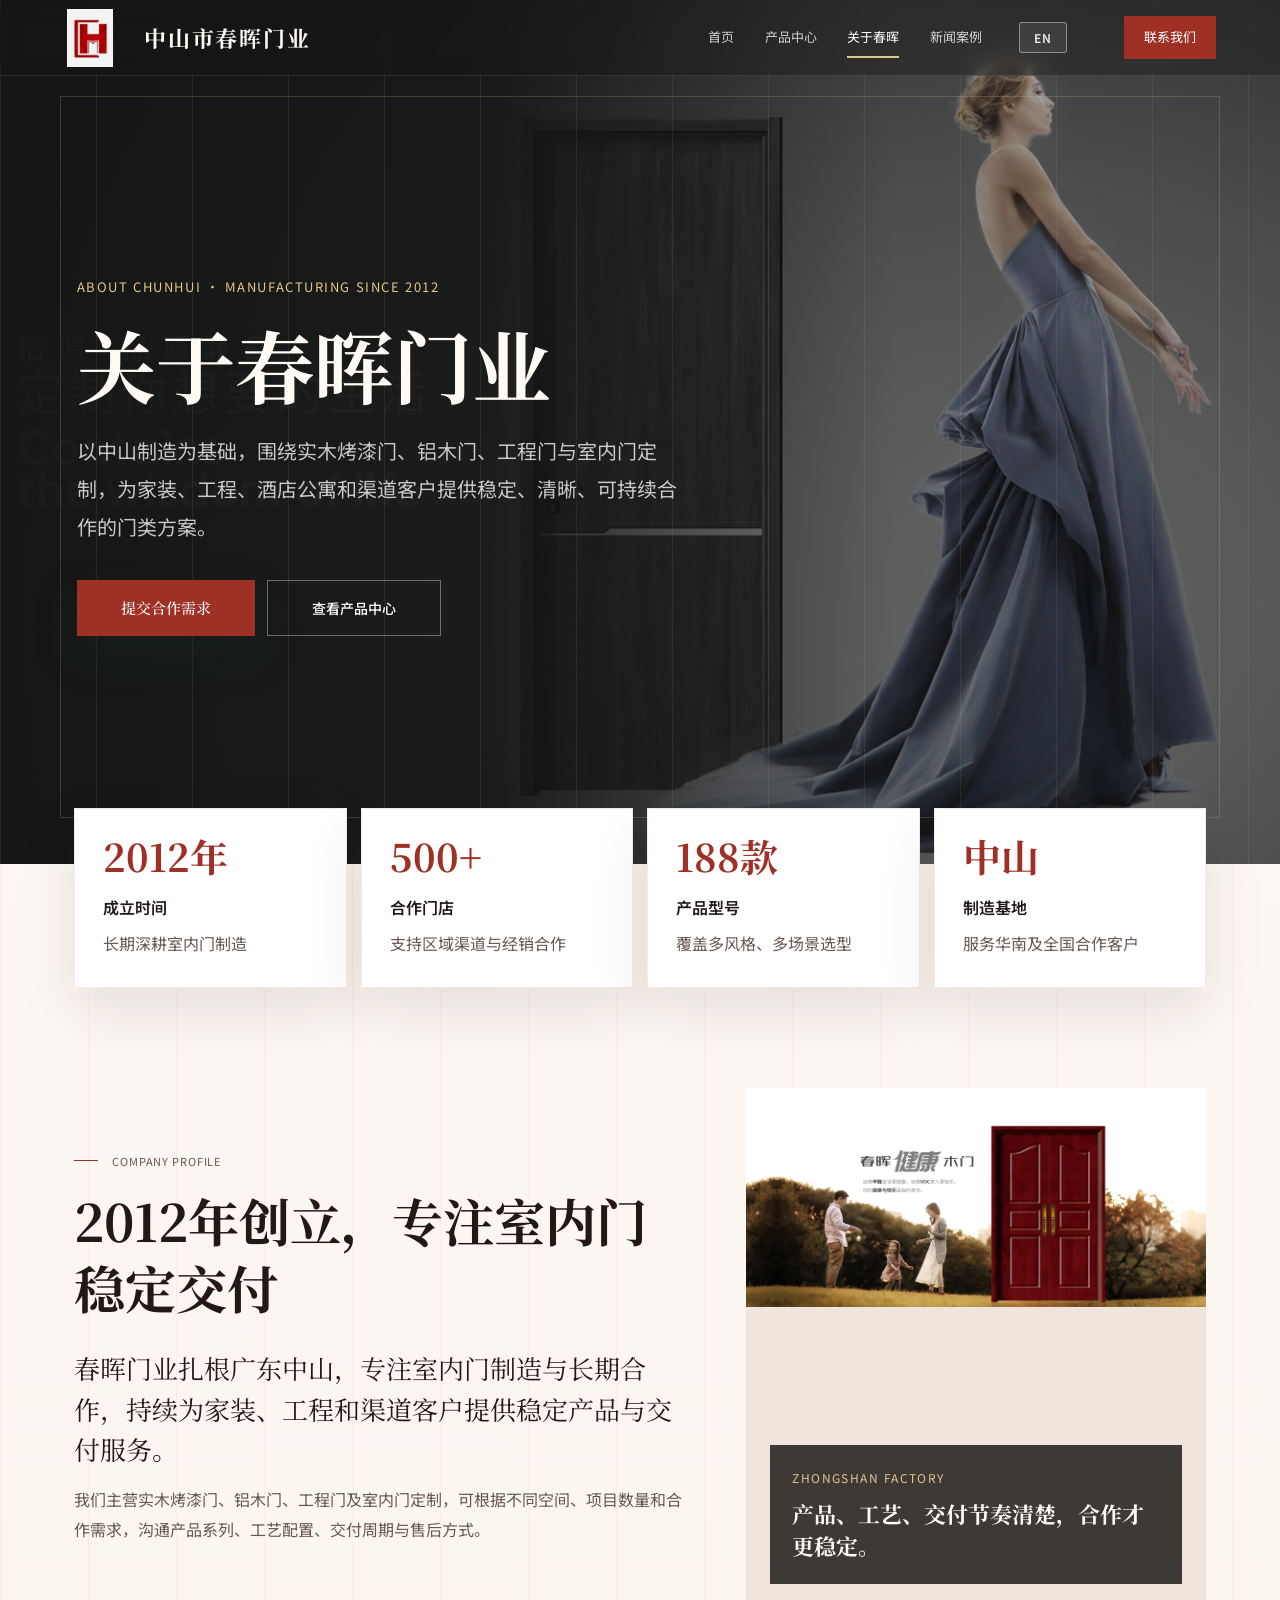
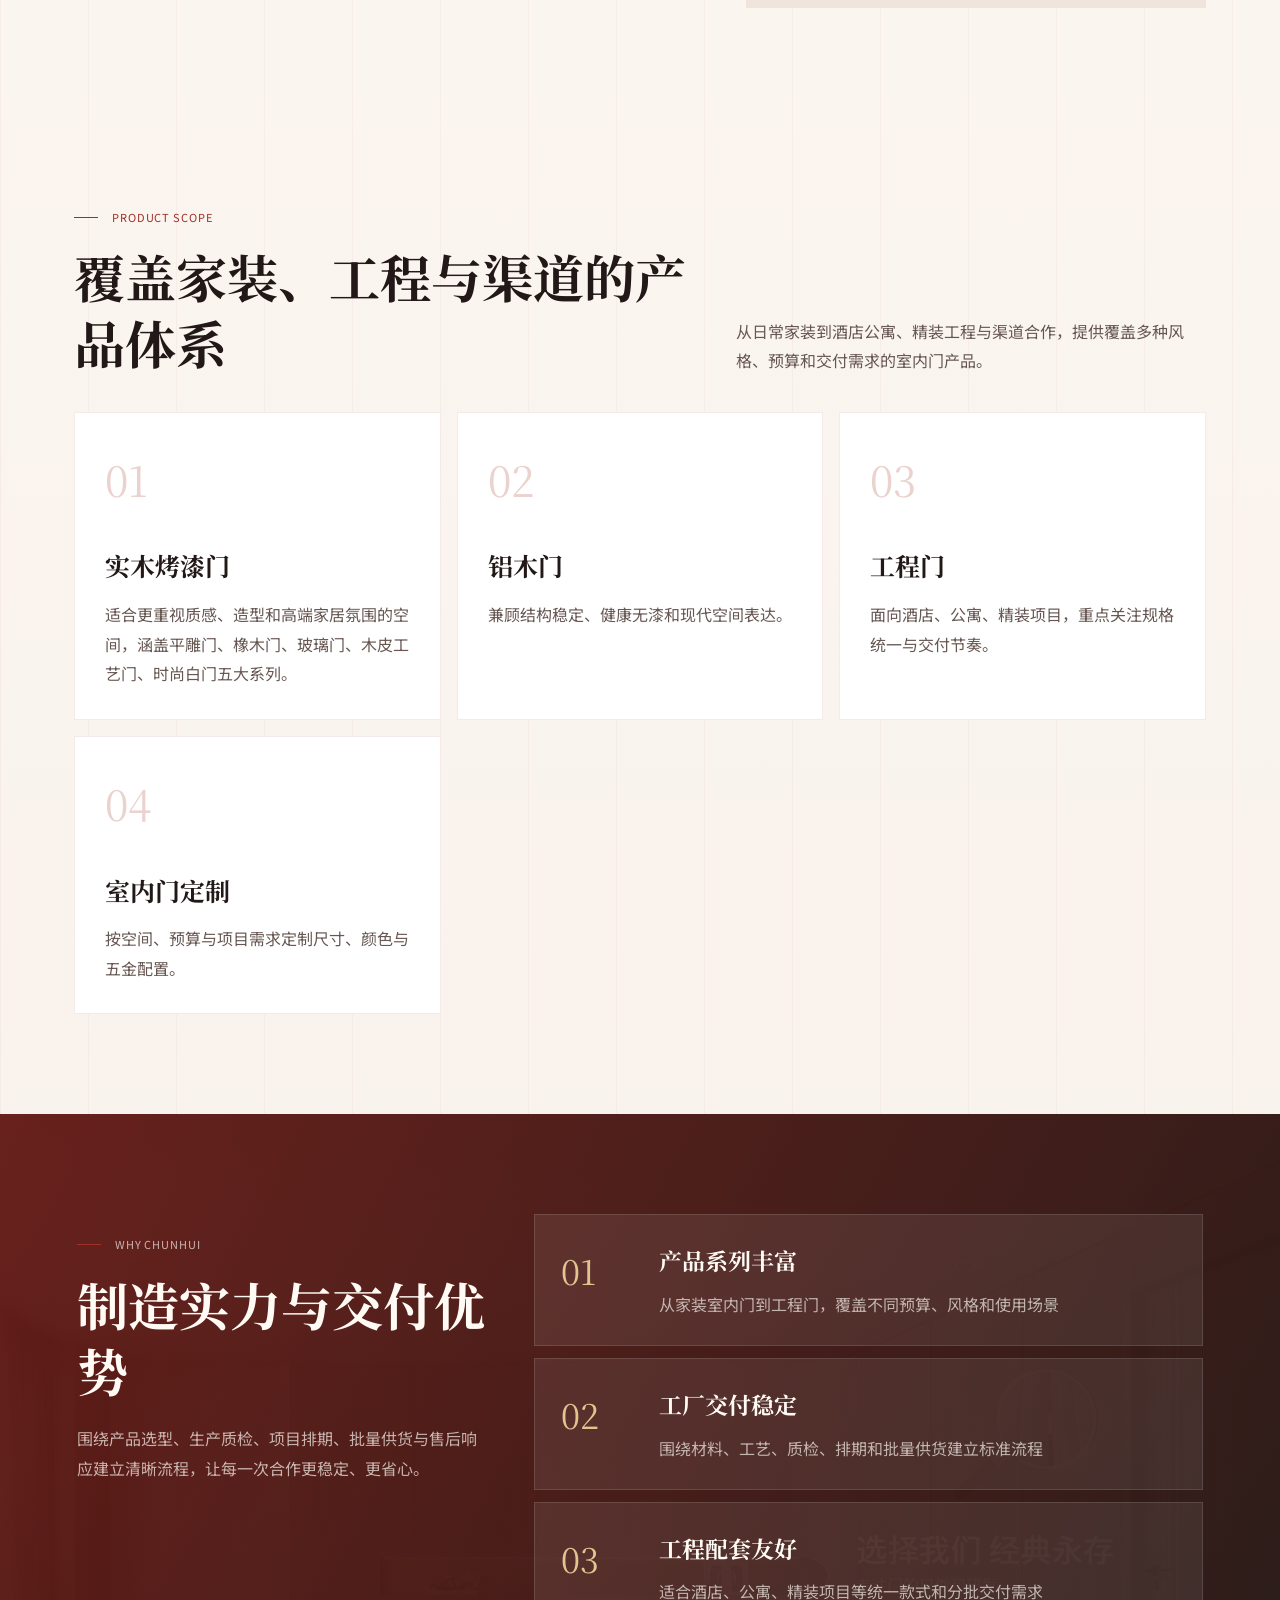
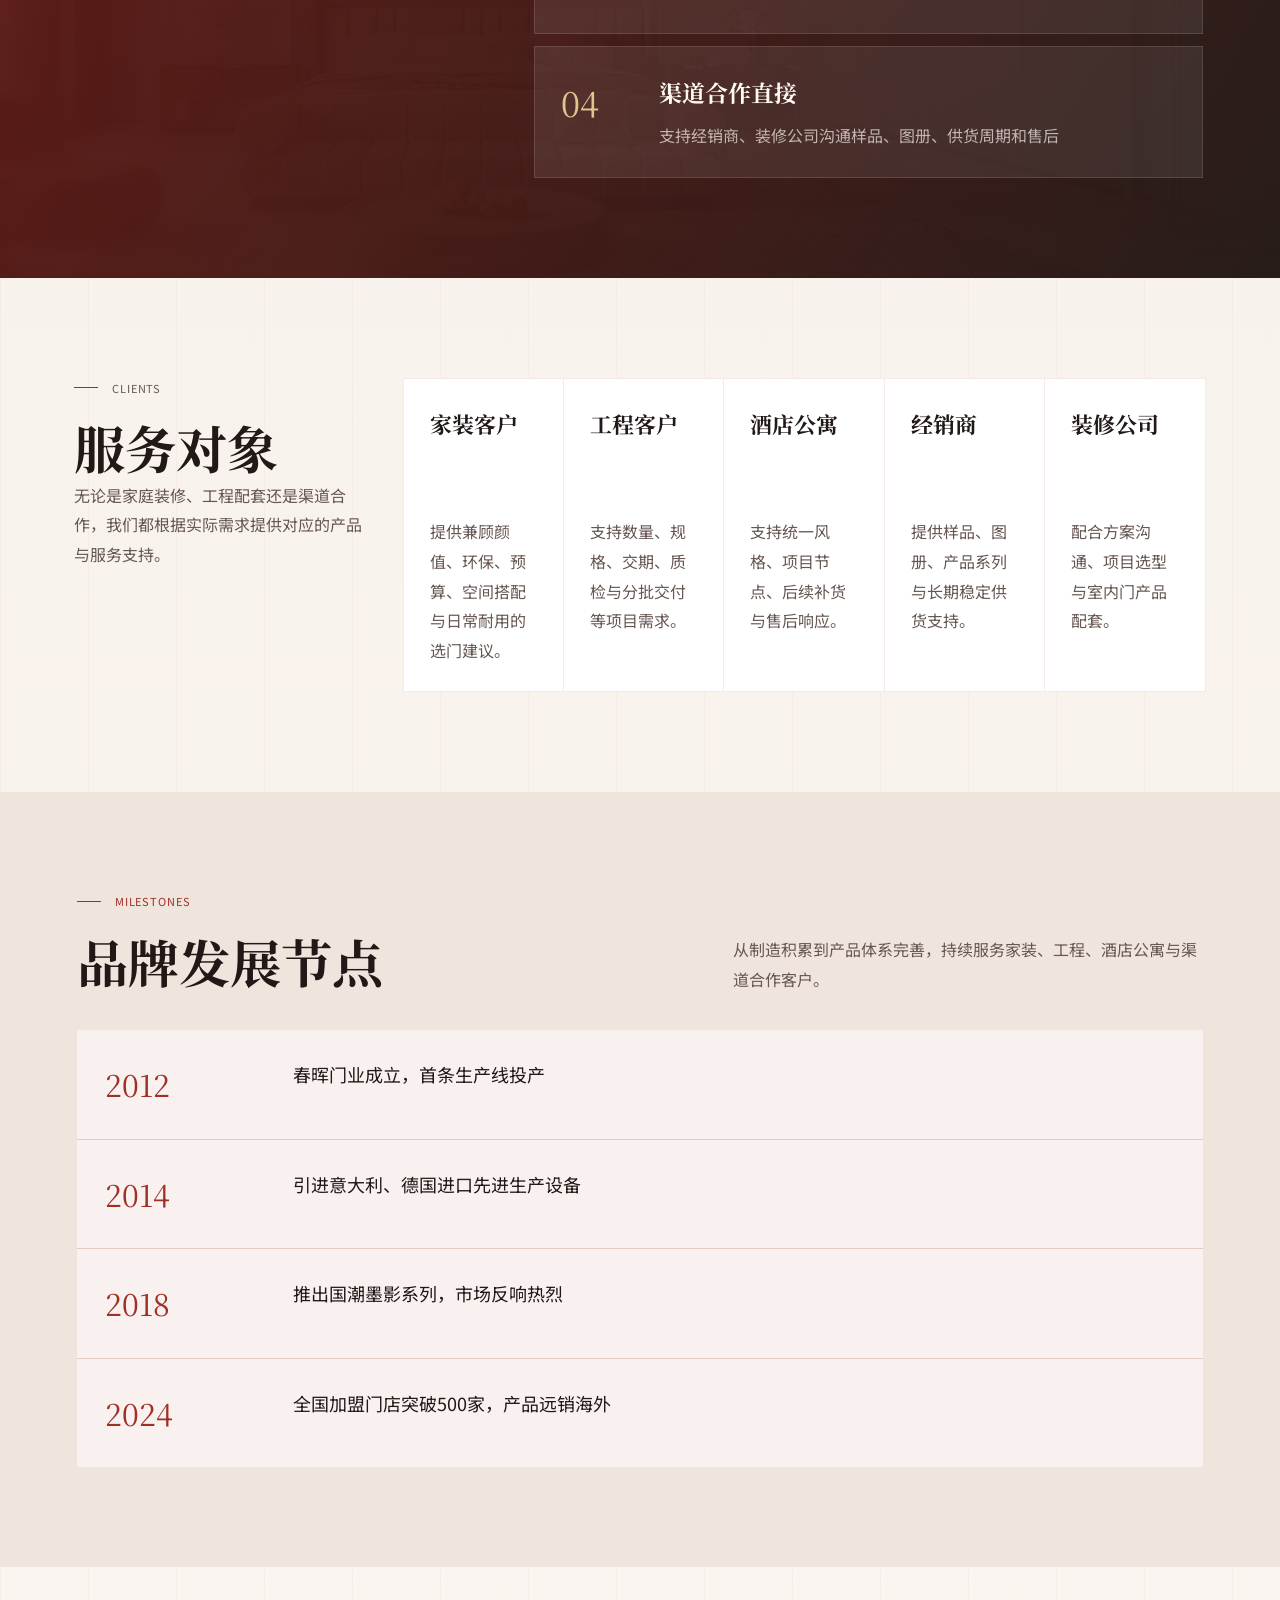
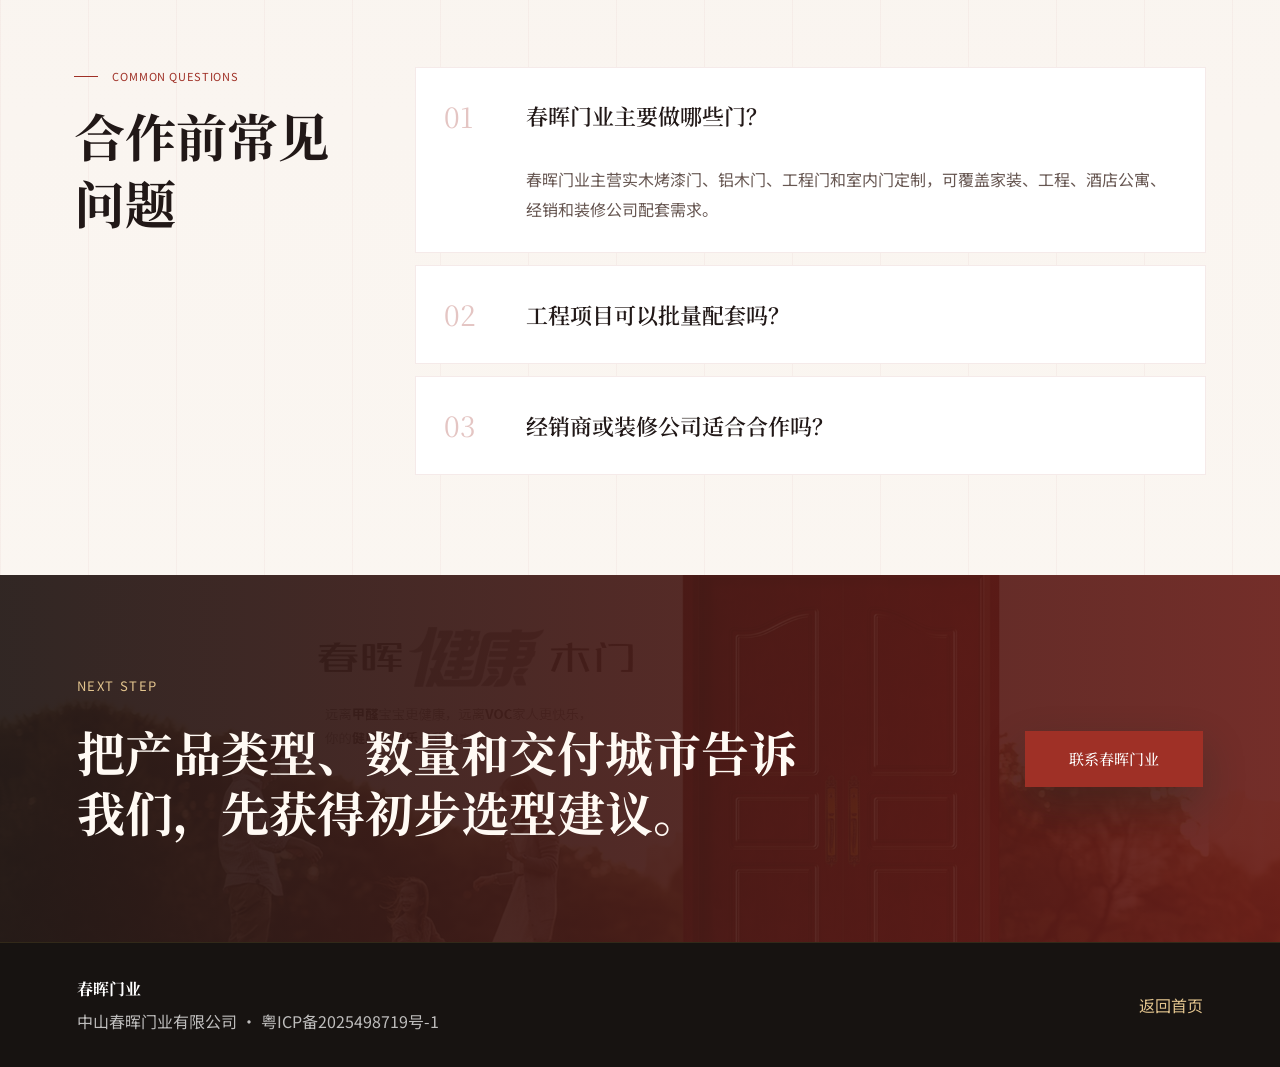
==== guanyuwomen/index.html @ 11ce6c7c "初版" ====
<!DOCTYPE html>
<html lang="zh-CN">
<head>
  <meta charset="UTF-8">
  <meta name="viewport" content="width=device-width, initial-scale=1.0">
  <meta name="description" content="了解中山春晖门业有限公司。春晖门业成立于2012年，专注实木烤漆门、铝木门、工程门与室内门定制，服务家装客户、工程客户、酒店公寓、经销商和装修公司。">
  <meta name="keywords" content="关于春晖门业,中山春晖门业有限公司,春晖门业工厂,实木烤漆门厂家,铝木门厂家,工程门制造商,室内门定制厂家">
  <title>关于我们 — 中山春晖门业有限公司</title>
  <meta http-equiv="Content-Security-Policy" content="script-src 'self' https://udify.app; object-src 'none';">
  <link rel="preconnect" href="https://udify.app">
  <link rel="icon" type="image/png" href="../ziyuan/icons/favicon.png">
  <link rel="stylesheet" href="../ziyuan/style.css">
  <script type="application/ld+json">
  {
    "@context": "https://schema.org",
    "@graph": [
      {
        "@type": "AboutPage",
        "@id": "https://www.chunhuidoors.com/guanyuwomen/#aboutpage",
        "name": "关于中山春晖门业有限公司",
        "url": "https://www.chunhuidoors.com/guanyuwomen/",
        "description": "中山春晖门业有限公司专注实木烤漆门、铝木门、工程门与室内门定制制造，服务家装、工程、酒店公寓、经销商和装修公司。"
      },
      {
        "@type": "Organization",
        "@id": "https://www.chunhuidoors.com/#organization",
        "name": "中山春晖门业有限公司",
        "alternateName": "春晖门业",
        "foundingDate": "2012",
        "url": "https://www.chunhuidoors.com/",
        "logo": "https://www.chunhuidoors.com/ziyuan/images/logo-mark.png",
        "telephone": "0760-8820 3678",
        "email": "7477461@qq.com",
        "address": {
          "@type": "PostalAddress",
          "addressCountry": "CN",
          "addressRegion": "广东省",
          "addressLocality": "中山市",
          "streetAddress": "五桂山镇龙塘工业大道7号"
        },
        "knowsAbout": ["实木烤漆门", "铝木门", "工程门", "室内门定制", "木门制造"]
      },
      {
        "@type": "BreadcrumbList",
        "itemListElement": [
          {
            "@type": "ListItem",
            "position": 1,
            "name": "首页",
            "item": "https://www.chunhuidoors.com/"
          },
          {
            "@type": "ListItem",
            "position": 2,
            "name": "关于我们",
            "item": "https://www.chunhuidoors.com/guanyuwomen/"
          }
        ]
      }
    ]
  }
  </script>
</head>
<body class="about-page">

<header class="about-nav subpage-home-nav">
  <a href="../index.html" class="nav-logo" aria-label="中山春晖门业有限公司">
    <img class="nav-logo-mark" src="../ziyuan/images/logo-mark.png" alt="中山春晖门业有限公司">
    <span class="nav-logo-company">中山市春晖门业</span>
  </a>
  <nav class="nav-links">
    <a href="../index.html">首页</a>
    <a href="../product-center.html">产品中心</a>
    <a href="../guanyuwomen/index.html" class="is-active" aria-current="page">关于春晖</a>
    <a href="../xinwendongtai/index.html">新闻案例</a>
    <a href="../lianxiwomen/index.html" class="nav-cta">联系我们</a>
  </nav>
</header>

<main>
  <section class="about-page-hero">
    <div class="about-page-hero-bg"></div>
    <div class="about-page-hero-inner">
      <p class="contact-kicker">ABOUT CHUNHUI · MANUFACTURING SINCE 2012</p>
      <h1 data-i18n="about.hero.h1">关于春晖门业</h1>
      <p data-i18n="about.hero.p">以中山制造为基础，围绕实木烤漆门、铝木门、工程门与室内门定制，为家装、工程、酒店公寓和渠道客户提供稳定、清晰、可持续合作的门类方案。</p>
      <div class="about-page-hero-actions">
        <a href="../lianxiwomen/index.html" class="btn-red" data-i18n="about.hero.btn1">提交合作需求</a>
        <a href="../product-center.html" class="btn-ghost" data-i18n="about.hero.btn2">查看产品中心</a>
      </div>
    </div>
  </section>

  <section class="about-trust-strip" id="about-trust-strip" aria-label="春晖门业核心数据"></section>

  <section class="about-story-section">
    <div class="about-story-copy">
      <p class="section-eyebrow" data-i18n="about.story.eyebrow">COMPANY PROFILE</p>
      <h2 class="section-title" data-i18n="about.story.h2">2012年创立，专注室内门稳定交付</h2>
      <p class="about-story-lead" data-i18n="about.story.lead">春晖门业扎根广东中山，专注室内门制造与长期合作，持续为家装、工程和渠道客户提供稳定产品与交付服务。</p>
      <p data-i18n="about.story.p">我们主营实木烤漆门、铝木门、工程门及室内门定制，可根据不同空间、项目数量和合作需求，沟通产品系列、工艺配置、交付周期与售后方式。</p>
    </div>
    <div class="about-story-media">
      <img src="../ziyuan/images/banner_02.jpg" alt="春晖门业产品与制造场景">
      <div>
        <span data-i18n="about.story.img.span">ZHONGSHAN FACTORY</span>
        <strong data-i18n="about.story.img.strong">产品、工艺、交付节奏清楚，合作才更稳定。</strong>
      </div>
    </div>
  </section>

  <section class="about-scope-section">
    <div class="about-section-top">
      <div>
        <p class="section-eyebrow" data-i18n="about.scope.eyebrow">PRODUCT SCOPE</p>
        <h2 class="section-title" data-i18n="about.scope.h2">覆盖家装、工程与渠道的产品体系</h2>
      </div>
      <p data-i18n="about.scope.p">从日常家装到酒店公寓、精装工程与渠道合作，提供覆盖多种风格、预算和交付需求的室内门产品。</p>
    </div>
    <div id="about-scope-grid"></div>
  </section>

  <section class="about-manufacturing-section">
    <div class="about-manufacturing-copy">
      <p class="section-eyebrow" data-i18n="about.mfg.eyebrow">WHY CHUNHUI</p>
      <h2 class="section-title" data-i18n="about.mfg.h2">制造实力与交付优势</h2>
      <p data-i18n="about.mfg.p">围绕产品选型、生产质检、项目排期、批量供货与售后响应建立清晰流程，让每一次合作更稳定、更省心。</p>
    </div>
    <div id="about-proof-list"></div>
  </section>

  <section class="about-clients-section">
    <div>
      <p class="section-eyebrow" data-i18n="about.clients.eyebrow">CLIENTS</p>
      <h2 class="section-title" data-i18n="about.clients.h2">服务对象</h2>
      <p data-i18n="about.clients.p">无论是家庭装修、工程配套还是渠道合作，我们都根据实际需求提供对应的产品与服务支持。</p>
    </div>
    <div id="about-client-grid"></div>
  </section>

  <section class="about-timeline-section">
    <div class="about-section-top">
      <div>
        <p class="section-eyebrow" data-i18n="about.timeline.eyebrow">MILESTONES</p>
        <h2 class="section-title" data-i18n="about.timeline.h2">品牌发展节点</h2>
      </div>
      <p data-i18n="about.timeline.p">从制造积累到产品体系完善，持续服务家装、工程、酒店公寓与渠道合作客户。</p>
    </div>
    <div id="about-timeline-list"></div>
  </section>

  <section class="about-answer-section">
    <div>
      <p class="section-eyebrow" data-i18n="about.answers.eyebrow">COMMON QUESTIONS</p>
      <h2 class="section-title" data-i18n="about.answers.h2">合作前常见问题</h2>
    </div>
    <div id="about-answer-list"></div>
  </section>

  <section class="about-page-cta">
    <div>
      <p class="contact-kicker" data-i18n="about.cta.kicker">NEXT STEP</p>
      <h2 data-i18n="about.cta.h2">把产品类型、数量和交付城市告诉我们，先获得初步选型建议。</h2>
    </div>
    <a href="../lianxiwomen/index.html" class="btn-red" data-i18n="about.cta.btn">联系春晖门业</a>
  </section>
</main>

<footer class="contact-footer" id="about-page-footer"></footer>

<script src="../data.js"></script>
<script src="../data-en.js"></script>
<script src="../ziyuan/about-page.js"></script>
<script src="../ziyuan/i18n.js"></script>
<script src="../ziyuan/dify-chatbot.js"></script>
</body>
</html>
---- ziyuan/style.css ----
/* ============================================================
   CHUNHUI_WEB · 春晖门业 — 主样式
   现代制造业品牌官网 / 产品展示与询盘转化
   ============================================================ */

@import url('https://fonts.googleapis.com/css2?family=Noto+Serif+SC:wght@400;600;700;900&family=Noto+Sans+SC:wght@300;400;500&display=swap');

/* ── 设计令牌 ── */
:root {
  --zhu:        #C0392B;
  --zhu-deep:   #8B2318;   /* 深朱 */
  --zhu-light:  #E8705A;   /* 浅朱 */
  --zhu-pale:   #F9EAE8;   /* 朱白 */
  --mu:         #3D2B1A;   /* 乌木深 */
  --mu-mid:     #6B4C30;   /* 木中 */
  --mu-light:   #C4956A;   /* 木浅 */
  --mu-pale:    #F5EDE3;   /* 木白 */
  --jin:        #C8A84B;   /* 金 */
  --jin-light:  #E8D080;   /* 浅金 */
  --ink:        #1A1208;   /* 墨黑 */
  --ink-mid:    #3A2C1A;   /* 墨中 */
  --paper:      #FBF6EF;   /* 宣纸 */
  --paper-dark: #F0E8D8;   /* 深宣纸 */
  --white:      #FFFFFF;
  --text:       #2A1E10;
  --text-sub:   #7A6048;
  --text-muted: #A89070;
  --serif:      'Noto Serif SC', serif;
  --sans:       'Noto Sans SC', sans-serif;
  --ease:       cubic-bezier(0.25, 0.46, 0.45, 0.94);
  --nav-h:      72px;
}

*, *::before, *::after { box-sizing: border-box; margin: 0; padding: 0; }
html { scroll-behavior: smooth; }
body {
  font-family: var(--sans);
  background: var(--paper);
  color: var(--text);
  overflow-x: hidden;
  line-height: 1.75;
}
img { width: 100%; height: 100%; object-fit: cover; display: block; }
a { text-decoration: none; color: inherit; }
ul { list-style: none; }
::-webkit-scrollbar { width: 4px; }
::-webkit-scrollbar-track { background: var(--mu); }
::-webkit-scrollbar-thumb { background: var(--zhu); border-radius: 2px; }

/* ── 中式纹样背景工具类 ── */
.bg-wood {
  background-color: var(--mu);
  background-image:
    repeating-linear-gradient(
      88deg,
      transparent 0px,
      transparent 28px,
      rgba(255,255,255,0.025) 28px,
      rgba(255,255,255,0.025) 30px
    ),
    repeating-linear-gradient(
      2deg,
      transparent 0px,
      transparent 60px,
      rgba(255,255,255,0.015) 60px,
      rgba(255,255,255,0.015) 62px
    );
}
.bg-paper {
  background-color: var(--paper);
  background-image: url("data:image/svg+xml,%3Csvg width='40' height='40' viewBox='0 0 40 40' xmlns='http://www.w3.org/2000/svg'%3E%3Cg fill='%23c4956a' fill-opacity='0.04'%3E%3Cpath d='M0 40L40 0H20L0 20M40 40V20L20 40'/%3E%3C/g%3E%3C/svg%3E");
}

/* ══════════════════════════════════════════
   导航
══════════════════════════════════════════ */
#navbar {
  position: fixed;
  top: 0; left: 0; right: 0;
  z-index: 1000;
  height: var(--nav-h);
  display: flex;
  align-items: center;
  padding: 0 60px;
  transition: background 0.5s var(--ease), box-shadow 0.5s;
}
#navbar.scrolled {
  background: rgba(26, 18, 8, 0.94);
  backdrop-filter: blur(16px);
  -webkit-backdrop-filter: blur(16px);
  box-shadow: 0 1px 0 rgba(200, 168, 75, 0.25);
}
.nav-logo {
  display: flex;
  align-items: center;
  gap: 28px;
  min-width: 360px;
  height: 58px;
}
.nav-logo-mark {
  width: 52px;
  height: 100%;
  object-fit: contain;
  display: block;
  flex: 0 0 auto;
}
.nav-logo-company,
.brand-company {
  color: #fffaf4;
  font-family: var(--serif);
  font-size: 22px;
  font-weight: 700;
  letter-spacing: 0.08em;
  white-space: nowrap;
  line-height: 1;
}
.nav-logo-icon {
  width: 36px; height: 36px;
  border: 1.5px solid var(--jin);
  border-radius: 4px;
  display: flex;
  align-items: center;
  justify-content: center;
  font-family: var(--serif);
  font-size: 18px;
  color: var(--jin);
  font-weight: 700;
  letter-spacing: 0;
}
.nav-logo-text {
  font-family: var(--serif);
  font-size: 20px;
  font-weight: 700;
  color: var(--white);
  letter-spacing: 3px;
}
.nav-logo-text em {
  color: var(--zhu-light);
  font-style: normal;
}
.nav-links {
  display: flex;
  align-items: center;
  gap: 32px;
  margin-left: auto;
}
.nav-links a {
  font-size: 14px;
  color: rgba(255,255,255,0.75);
  letter-spacing: 2px;
  position: relative;
  transition: color 0.3s;
}
.nav-links a::after {
  content: '';
  position: absolute;
  bottom: -5px; left: 50%;
  width: 0; height: 1.5px;
  background: var(--zhu-light);
  transform: translateX(-50%);
  transition: width 0.3s;
}
.nav-links a:hover { color: var(--white); }
.nav-links a:hover::after { width: 100%; }
.nav-links a.is-active,
.nav-links a[aria-current="page"] {
  color: var(--white);
}
.nav-links a.is-active::after,
.nav-links a[aria-current="page"]::after {
  width: 100%;
}
.nav-cta {
  margin-left: 20px;
  padding: 9px 24px;
  background: var(--zhu) !important;
  color: var(--white) !important;
  font-size: 13px !important;
  letter-spacing: 2px !important;
  border-radius: 3px;
  transition: background 0.3s !important;
}
.nav-cta:hover { background: var(--zhu-deep) !important; }
.nav-cta::after { display: none !important; }

.hamburger {
  display: none;
  flex-direction: column;
  gap: 6px;
  cursor: pointer;
  margin-left: auto;
  padding: 4px;
}
.hamburger span { width: 24px; height: 1.5px; background: var(--white); transition: 0.3s; }

/* ══════════════════════════════════════════
   Hero
══════════════════════════════════════════ */
#hero {
  position: relative;
  height: 100vh;
  min-height: 640px;
  display: flex;
  align-items: center;
  justify-content: center;
  overflow: hidden;
  background: var(--ink);
}

/* SVG木纹背景 */
.hero-wood-bg {
  position: absolute;
  inset: 0;
  background-color: #1E1008;
  background-image:
    repeating-linear-gradient(
      87deg,
      transparent 0, transparent 22px,
      rgba(100,60,20,0.18) 22px, rgba(100,60,20,0.18) 24px
    ),
    repeating-linear-gradient(
      3deg,
      transparent 0, transparent 80px,
      rgba(80,40,10,0.12) 80px, rgba(80,40,10,0.12) 82px
    );
  opacity: 1;
}

/* 首屏渐变叠加 */
.hero-red-overlay {
  position: absolute;
  inset: 0;
  background: radial-gradient(ellipse 60% 80% at 50% 50%, rgba(160,40,20,0.22) 0%, transparent 70%);
  z-index: 1;
}

/* 两侧金线装饰 */
.hero-borders {
  position: absolute;
  inset: 0;
  z-index: 2;
  pointer-events: none;
}
.hero-borders::before,
.hero-borders::after {
  content: '';
  position: absolute;
  top: 60px; bottom: 60px;
  width: 1px;
  background: linear-gradient(to bottom, transparent, rgba(200,168,75,0.4), transparent);
}
.hero-borders::before { left: 60px; }
.hero-borders::after { right: 60px; }

/* 顶部横金线 */
.hero-top-line {
  position: absolute;
  top: 60px; left: 60px; right: 60px;
  height: 1px;
  background: linear-gradient(to right, transparent, rgba(200,168,75,0.4), transparent);
  z-index: 2;
}
.hero-bottom-line {
  position: absolute;
  bottom: 60px; left: 60px; right: 60px;
  height: 1px;
  background: linear-gradient(to right, transparent, rgba(200,168,75,0.4), transparent);
  z-index: 2;
}

/* 中式印章装饰 */
.hero-seal {
  position: absolute;
  top: 80px; right: 90px;
  z-index: 3;
  width: 56px; height: 56px;
  border: 2px solid var(--zhu);
  display: flex;
  align-items: center;
  justify-content: center;
  font-family: var(--serif);
  font-size: 11px;
  color: var(--zhu);
  letter-spacing: 1px;
  line-height: 1.4;
  text-align: center;
  writing-mode: vertical-rl;
  padding: 4px;
  opacity: 0;
  animation: fadeIn 1s 1.2s forwards;
}

.hero-content {
  position: relative;
  z-index: 4;
  text-align: center;
  padding: 0 40px;
}

.hero-eyebrow {
  font-size: 11px;
  letter-spacing: 8px;
  color: rgba(200,168,75,0.8);
  margin-bottom: 32px;
  opacity: 0;
  animation: fadeUp 0.8s 0.3s forwards;
}

/* 大标题 — 竖排感横排 */
.hero-title {
  font-family: var(--serif);
  font-size: clamp(52px, 10vw, 108px);
  font-weight: 900;
  color: var(--white);
  line-height: 1.05;
  letter-spacing: 0.15em;
  margin-bottom: 28px;
  opacity: 0;
  animation: fadeUp 1s 0.5s forwards;
}
.hero-title .zhu { color: var(--zhu-light); }
.hero-title .jin { color: var(--jin); }

/* 副标语 */
.hero-divider {
  display: flex;
  align-items: center;
  gap: 16px;
  justify-content: center;
  margin-bottom: 20px;
  opacity: 0;
  animation: fadeUp 0.8s 0.7s forwards;
}
.hero-divider-line {
  width: 60px; height: 1px;
  background: linear-gradient(to right, transparent, rgba(200,168,75,0.6));
}
.hero-divider-line:last-child {
  background: linear-gradient(to left, transparent, rgba(200,168,75,0.6));
}
.hero-divider-dot {
  width: 5px; height: 5px;
  background: var(--jin);
  border-radius: 50%;
}

.hero-sub {
  font-size: 14px;
  color: rgba(255,255,255,0.45);
  letter-spacing: 3px;
  margin-bottom: 52px;
  opacity: 0;
  animation: fadeUp 0.8s 0.9s forwards;
}

.hero-btns {
  display: flex;
  gap: 16px;
  justify-content: center;
  opacity: 0;
  animation: fadeUp 0.8s 1.1s forwards;
}

.btn-red {
  padding: 15px 44px;
  background: var(--zhu);
  color: var(--white);
  font-family: var(--serif);
  font-size: 15px;
  letter-spacing: 3px;
  border-radius: 3px;
  transition: background 0.3s, transform 0.2s, box-shadow 0.3s;
  box-shadow: 0 4px 24px rgba(192,57,43,0.4);
}
.btn-red:hover {
  background: var(--zhu-deep);
  transform: translateY(-2px);
  box-shadow: 0 8px 32px rgba(192,57,43,0.5);
}

.btn-ghost {
  padding: 15px 44px;
  border: 1px solid rgba(200,168,75,0.5);
  color: rgba(200,168,75,0.9);
  font-size: 14px;
  letter-spacing: 3px;
  border-radius: 3px;
  transition: border-color 0.3s, color 0.3s, transform 0.2s;
}
.btn-ghost:hover {
  border-color: var(--jin);
  color: var(--jin);
  transform: translateY(-2px);
}

.scroll-hint {
  position: absolute;
  bottom: 36px; left: 50%;
  transform: translateX(-50%);
  z-index: 4;
  display: flex;
  flex-direction: column;
  align-items: center;
  gap: 10px;
  opacity: 0;
  animation: fadeIn 1s 1.6s forwards;
}
.scroll-hint span {
  font-size: 10px;
  letter-spacing: 4px;
  color: rgba(255,255,255,0.2);
}
.scroll-arrow {
  width: 1px; height: 44px;
  background: linear-gradient(to bottom, rgba(200,168,75,0.6), transparent);
  animation: scrollPulse 2s infinite;
}

/* ══════════════════════════════════════════
   数据统计条
══════════════════════════════════════════ */
#stats {
  background: var(--zhu-deep);
  background-image: repeating-linear-gradient(
    90deg,
    transparent 0, transparent 60px,
    rgba(255,255,255,0.03) 60px, rgba(255,255,255,0.03) 61px
  );
  display: grid;
  grid-template-columns: repeat(4, 1fr);
  border-top: 1px solid rgba(200,168,75,0.3);
  border-bottom: 1px solid rgba(200,168,75,0.3);
}
.stat-item {
  text-align: center;
  padding: 36px 20px;
  border-right: 1px solid rgba(255,255,255,0.08);
  position: relative;
}
.stat-item:last-child { border-right: none; }
.stat-num {
  font-family: var(--serif);
  font-size: 38px;
  font-weight: 700;
  color: var(--jin-light);
  line-height: 1;
  margin-bottom: 8px;
}
.stat-label {
  font-size: 12px;
  color: rgba(255,255,255,0.5);
  letter-spacing: 2px;
}

/* ══════════════════════════════════════════
   Section 公共样式
══════════════════════════════════════════ */
.section { padding: 96px 60px; }
.section-paper { background: var(--paper); }
.section-paper-dark { background: var(--paper-dark); }
.section-wood { background: var(--mu); }
.section-ink { background: var(--ink-mid); }

.section-header { margin-bottom: 60px; }

.section-eyebrow {
  display: flex;
  align-items: center;
  gap: 14px;
  font-size: 11px;
  letter-spacing: 5px;
  color: var(--zhu);
  margin-bottom: 16px;
}
.section-eyebrow::before {
  content: '';
  width: 24px; height: 1px;
  background: var(--zhu);
}

.section-title {
  font-family: var(--serif);
  font-size: clamp(26px, 3.5vw, 42px);
  font-weight: 700;
  color: var(--text);
  line-height: 1.3;
}
.section-wood .section-title,
.section-ink .section-title { color: var(--white); }

.section-title-rule {
  margin-top: 18px;
  display: flex;
  align-items: center;
  gap: 10px;
}
.section-title-rule::before {
  content: '';
  width: 40px; height: 2px;
  background: var(--zhu);
}
.section-title-rule::after {
  content: '';
  width: 6px; height: 6px;
  border: 1.5px solid var(--zhu);
  transform: rotate(45deg);
}

/* ══════════════════════════════════════════
   产品展示
══════════════════════════════════════════ */
#products { background: var(--paper-dark); }

.product-filter {
  display: flex;
  gap: 8px;
  flex-wrap: wrap;
  margin-bottom: 40px;
}
.filter-btn {
  padding: 7px 20px;
  font-size: 13px;
  letter-spacing: 1px;
  border: 1px solid rgba(61,43,26,0.2);
  border-radius: 2px;
  color: var(--text-sub);
  cursor: pointer;
  transition: all 0.25s;
  background: transparent;
  font-family: var(--sans);
}
.filter-btn:hover,
.filter-btn.active {
  background: var(--zhu);
  border-color: var(--zhu);
  color: var(--white);
}

.products-grid {
  display: grid;
  grid-template-columns: repeat(3, 1fr);
  gap: 2px;
}

.product-card {
  position: relative;
  aspect-ratio: 3/4;
  overflow: hidden;
  cursor: pointer;
  background: var(--mu-light);
}

/* 木纹占位 */
.product-placeholder {
  position: absolute;
  inset: 0;
  display: flex;
  align-items: center;
  justify-content: center;
  flex-direction: column;
  gap: 12px;
}
.product-placeholder-icon {
  font-size: 48px;
  opacity: 0.3;
}
.product-placeholder-label {
  font-family: var(--serif);
  font-size: 16px;
  color: rgba(255,255,255,0.4);
  letter-spacing: 2px;
}

.product-card img {
  position: absolute;
  inset: 0;
  transition: transform 0.7s var(--ease);
}
.product-card:hover img { transform: scale(1.06); }

/* 顶部标签 */
.product-badge {
  position: absolute;
  top: 20px; left: 20px;
  z-index: 3;
  padding: 4px 12px;
  background: var(--zhu);
  color: var(--white);
  font-size: 11px;
  letter-spacing: 1px;
  border-radius: 2px;
}

/* 底部信息层 */
.product-info {
  position: absolute;
  bottom: 0; left: 0; right: 0;
  z-index: 3;
  padding: 48px 24px 24px;
  background: linear-gradient(to top, rgba(26,12,4,0.88) 0%, rgba(26,12,4,0.4) 60%, transparent 100%);
  transform: translateY(8px);
  transition: transform 0.4s var(--ease);
}
.product-card:hover .product-info { transform: translateY(0); }

.product-series {
  font-size: 11px;
  letter-spacing: 3px;
  color: var(--jin-light);
  margin-bottom: 6px;
}
.product-name {
  font-family: var(--serif);
  font-size: 20px;
  color: var(--white);
  margin-bottom: 8px;
  letter-spacing: 1px;
}
.product-desc {
  font-size: 12px;
  color: rgba(255,255,255,0.6);
  line-height: 1.7;
  max-height: 0;
  overflow: hidden;
  transition: max-height 0.4s var(--ease);
}
.product-card:hover .product-desc { max-height: 72px; }

.product-price-row {
  display: flex;
  align-items: center;
  justify-content: space-between;
  margin-top: 14px;
}
.product-price {
  font-size: 14px;
  color: var(--jin-light);
  font-weight: 500;
}
.product-enquire {
  font-size: 12px;
  color: rgba(255,255,255,0.5);
  padding: 4px 12px;
  border: 1px solid rgba(255,255,255,0.3);
  border-radius: 2px;
  transition: border-color 0.2s, color 0.2s;
}
.product-card:hover .product-enquire {
  border-color: var(--zhu-light);
  color: var(--zhu-light);
}

/* ══════════════════════════════════════════
   优势板块 CTA
══════════════════════════════════════════ */
#advantages {
  background: var(--zhu-deep);
  background-image: repeating-linear-gradient(
    88deg,
    transparent 0, transparent 40px,
    rgba(255,255,255,0.02) 40px, rgba(255,255,255,0.02) 41px
  );
  padding: 72px 60px;
}
.advantages-grid {
  display: grid;
  grid-template-columns: repeat(4, 1fr);
  gap: 1px;
  background: rgba(255,255,255,0.1);
  border: 1px solid rgba(255,255,255,0.1);
  border-radius: 4px;
  overflow: hidden;
  margin-top: 48px;
}
.advantage-item {
  background: rgba(26,10,4,0.6);
  padding: 36px 28px;
  text-align: center;
  transition: background 0.3s;
}
.advantage-item:hover { background: rgba(192,57,43,0.15); }
.advantage-icon {
  font-size: 32px;
  margin-bottom: 16px;
}
.advantage-title {
  font-family: var(--serif);
  font-size: 16px;
  color: var(--white);
  margin-bottom: 10px;
  letter-spacing: 1px;
}
.advantage-desc {
  font-size: 13px;
  color: rgba(255,255,255,0.45);
  line-height: 1.7;
}

/* ══════════════════════════════════════════
   关于我们
══════════════════════════════════════════ */
#about { background: var(--paper); }
.about-layout {
  display: grid;
  grid-template-columns: 1fr 1fr;
  gap: 80px;
  align-items: start;
}
.about-img-frame {
  position: relative;
}
.about-img-border {
  position: absolute;
  top: -12px; left: -12px;
  right: 12px; bottom: 12px;
  border: 1px solid var(--jin);
  border-radius: 3px;
  z-index: 0;
}
.about-img-wrap {
  position: relative;
  z-index: 1;
  aspect-ratio: 4/5;
  border-radius: 3px;
  overflow: hidden;
  background: var(--mu-light);
}
.about-img-placeholder {
  width: 100%; height: 100%;
  display: flex;
  flex-direction: column;
  align-items: center;
  justify-content: center;
  gap: 16px;
  background: linear-gradient(135deg, var(--mu) 0%, var(--mu-mid) 100%);
}
.about-img-placeholder span {
  font-family: var(--serif);
  font-size: 48px;
  color: rgba(255,255,255,0.15);
  letter-spacing: 8px;
}
.about-img-placeholder small {
  font-size: 12px;
  color: rgba(255,255,255,0.25);
  letter-spacing: 4px;
}

.about-content-body { font-size: 15px; color: var(--text-sub); line-height: 1.95; margin: 24px 0 40px; }

.about-highlights { display: grid; grid-template-columns: 1fr 1fr; gap: 16px; margin-bottom: 48px; }
.highlight-item {
  padding: 20px;
  background: var(--paper-dark);
  border-left: 3px solid var(--zhu);
  border-radius: 0 4px 4px 0;
}
.highlight-icon { font-size: 22px; margin-bottom: 8px; }
.highlight-title { font-size: 14px; font-weight: 500; color: var(--text); margin-bottom: 4px; }
.highlight-desc { font-size: 12px; color: var(--text-muted); line-height: 1.6; }

/* 时间轴 */
.timeline-title {
  font-family: var(--serif);
  font-size: 16px;
  color: var(--text);
  margin-bottom: 20px;
  padding-bottom: 12px;
  border-bottom: 1px solid rgba(61,43,26,0.15);
}
.timeline { display: flex; flex-direction: column; gap: 0; }
.timeline-item {
  display: flex;
  gap: 20px;
  position: relative;
  padding-bottom: 20px;
}
.timeline-item:last-child { padding-bottom: 0; }
.timeline-left { flex-shrink: 0; display: flex; flex-direction: column; align-items: center; }
.timeline-year {
  font-family: var(--serif);
  font-size: 13px;
  font-weight: 600;
  color: var(--zhu);
  width: 48px;
  text-align: center;
  margin-bottom: 6px;
}
.timeline-dot {
  width: 8px; height: 8px;
  border: 1.5px solid var(--zhu);
  border-radius: 50%;
  background: var(--paper);
  flex-shrink: 0;
  margin-top: 2px;
}
.timeline-line {
  flex: 1;
  width: 1px;
  background: rgba(192,57,43,0.2);
  margin-top: 4px;
}
.timeline-item:last-child .timeline-line { display: none; }
.timeline-event {
  font-size: 13px;
  color: var(--text-sub);
  padding-top: 1px;
  line-height: 1.6;
}

/* ══════════════════════════════════════════
   新闻动态
══════════════════════════════════════════ */
#news { background: var(--paper-dark); }
.news-grid {
  display: grid;
  grid-template-columns: 2fr 1fr;
  grid-template-rows: auto auto;
  gap: 2px;
}
.news-card-main { grid-row: 1 / 3; }
.news-card {
  background: var(--paper);
  overflow: hidden;
  display: flex;
  flex-direction: column;
  transition: box-shadow 0.3s;
  cursor: pointer;
}
.news-card:hover { box-shadow: 0 8px 32px rgba(61,43,26,0.12); }
.news-card-img-wrap {
  overflow: hidden;
  background: var(--mu-light);
  flex-shrink: 0;
}
.news-card-main .news-card-img-wrap { aspect-ratio: 16/10; }
.news-card:not(.news-card-main) .news-card-img-wrap { aspect-ratio: 16/8; }

.news-card-img-placeholder {
  width: 100%; height: 100%;
  min-height: 120px;
  display: flex;
  align-items: center;
  justify-content: center;
  font-size: 40px;
  opacity: 0.35;
  background: linear-gradient(135deg, var(--mu-mid) 0%, var(--mu-light) 100%);
}

.news-card-body { padding: 24px; flex: 1; }
.news-card-main .news-card-body { padding: 32px; }

.news-meta { display: flex; align-items: center; gap: 12px; margin-bottom: 12px; }
.news-cat {
  font-size: 11px;
  letter-spacing: 1px;
  color: var(--white);
  background: var(--zhu);
  padding: 2px 10px;
  border-radius: 1px;
}
.news-date { font-size: 12px; color: var(--text-muted); }
.news-title {
  font-family: var(--serif);
  font-size: 18px;
  line-height: 1.5;
  color: var(--text);
  margin-bottom: 10px;
}
.news-card:not(.news-card-main) .news-title { font-size: 15px; }
.news-summary { font-size: 13px; color: var(--text-sub); line-height: 1.75; }
.news-link {
  display: inline-flex;
  align-items: center;
  gap: 6px;
  margin-top: 20px;
  font-size: 13px;
  color: var(--zhu);
  font-weight: 500;
  letter-spacing: 1px;
  transition: gap 0.2s;
}
.news-link:hover { gap: 10px; }

/* ══════════════════════════════════════════
   CTA 预约横幅
══════════════════════════════════════════ */
#cta-banner {
  background: var(--zhu);
  background-image:
    repeating-linear-gradient(
      90deg,
      transparent 0, transparent 60px,
      rgba(255,255,255,0.04) 60px, rgba(255,255,255,0.04) 61px
    );
  padding: 72px 60px;
  text-align: center;
  position: relative;
  overflow: hidden;
}
#cta-banner::before,
#cta-banner::after {
  content: '囍';
  position: absolute;
  font-family: var(--serif);
  font-size: 280px;
  color: rgba(255,255,255,0.03);
  top: 50%; transform: translateY(-50%);
  pointer-events: none;
}
#cta-banner::before { left: -40px; }
#cta-banner::after { right: -40px; }

.cta-title {
  font-family: var(--serif);
  font-size: clamp(28px, 4vw, 44px);
  color: var(--white);
  letter-spacing: 4px;
  margin-bottom: 12px;
}
.cta-sub {
  font-size: 14px;
  color: rgba(255,255,255,0.7);
  letter-spacing: 2px;
  margin-bottom: 40px;
}
.cta-btns { display: flex; gap: 16px; justify-content: center; align-items: center; }
.btn-white {
  padding: 15px 48px;
  background: var(--white);
  color: var(--zhu-deep);
  font-family: var(--serif);
  font-size: 16px;
  letter-spacing: 3px;
  border-radius: 3px;
  font-weight: 700;
  transition: background 0.3s, transform 0.2s;
}
.btn-white:hover { background: var(--paper); transform: translateY(-2px); }
.cta-phone {
  font-family: var(--serif);
  font-size: 22px;
  color: var(--jin-light);
  letter-spacing: 2px;
}
.cta-phone-label {
  font-size: 12px;
  color: rgba(255,255,255,0.5);
  letter-spacing: 2px;
  display: block;
  margin-bottom: 4px;
}

/* ══════════════════════════════════════════
   联系我们
══════════════════════════════════════════ */
#contact {
  background: var(--ink-mid);
  background-image: repeating-linear-gradient(
    87deg,
    transparent 0, transparent 28px,
    rgba(255,255,255,0.02) 28px, rgba(255,255,255,0.02) 29px
  );
  padding: 96px 60px;
}
#contact .section-eyebrow { color: var(--jin); }
#contact .section-eyebrow::before { background: var(--jin); }
#contact .section-title-rule::before { background: var(--jin); }
#contact .section-title-rule::after { border-color: var(--jin); }

.contact-layout {
  display: grid;
  grid-template-columns: 1fr 1fr;
  gap: 80px;
  margin-top: 56px;
}

.contact-items { display: flex; flex-direction: column; gap: 0; }
.contact-item {
  display: flex;
  gap: 20px;
  align-items: flex-start;
  padding: 24px 0;
  border-bottom: 1px solid rgba(255,255,255,0.06);
}
.contact-item:first-child { padding-top: 0; }
.contact-icon-wrap {
  width: 44px; height: 44px;
  background: rgba(192,57,43,0.15);
  border: 1px solid rgba(192,57,43,0.3);
  border-radius: 4px;
  display: flex;
  align-items: center;
  justify-content: center;
  font-size: 18px;
  flex-shrink: 0;
}
.contact-label { font-size: 11px; letter-spacing: 3px; color: rgba(255,255,255,0.3); margin-bottom: 6px; }
.contact-value { font-size: 16px; color: var(--white); }
.contact-value.big { font-family: var(--serif); font-size: 22px; color: var(--jin-light); }

/* 表单 */
.contact-form-title {
  font-family: var(--serif);
  font-size: 20px;
  color: var(--white);
  letter-spacing: 2px;
  margin-bottom: 28px;
  padding-bottom: 16px;
  border-bottom: 1px solid rgba(200,168,75,0.2);
}
.form-group { margin-bottom: 16px; }
.form-label {
  display: block;
  font-size: 11px;
  letter-spacing: 3px;
  color: rgba(255,255,255,0.35);
  margin-bottom: 8px;
}
.form-input,
.form-textarea,
.form-select {
  width: 100%;
  padding: 12px 16px;
  background: rgba(255,255,255,0.05);
  border: 1px solid rgba(255,255,255,0.1);
  border-radius: 3px;
  color: var(--white);
  font-family: var(--sans);
  font-size: 14px;
  outline: none;
  transition: border-color 0.3s;
}
.form-input:focus,
.form-textarea:focus { border-color: var(--zhu); }
.form-input::placeholder, .form-textarea::placeholder { color: rgba(255,255,255,0.2); }
.form-textarea { height: 100px; resize: none; }
.form-row { display: grid; grid-template-columns: 1fr 1fr; gap: 12px; }
.btn-form-submit {
  width: 100%;
  padding: 15px;
  background: var(--zhu);
  color: var(--white);
  font-family: var(--serif);
  font-size: 15px;
  letter-spacing: 4px;
  border: none;
  border-radius: 3px;
  cursor: pointer;
  margin-top: 4px;
  transition: background 0.3s, transform 0.2s;
}
.btn-form-submit:hover { background: var(--zhu-deep); transform: translateY(-1px); }

/* ══════════════════════════════════════════
   页脚
══════════════════════════════════════════ */
footer {
  background: var(--ink);
  padding: 40px 60px;
  border-top: 1px solid rgba(200,168,75,0.15);
}
.footer-inner {
  display: flex;
  align-items: center;
  justify-content: space-between;
  flex-wrap: wrap;
  gap: 16px;
}
.footer-logo {
  font-family: var(--serif);
  font-size: 20px;
  font-weight: 700;
  color: var(--white);
  letter-spacing: 3px;
}
.footer-logo em { color: var(--zhu-light); font-style: normal; }
.footer-copy { font-size: 12px; color: rgba(255,255,255,0.2); letter-spacing: 1px; text-align: center; }
.footer-links { display: flex; gap: 24px; }
.footer-links a { font-size: 12px; color: rgba(255,255,255,0.3); transition: color 0.2s; }
.footer-links a:hover { color: var(--jin); }

/* ══════════════════════════════════════════
   动画
══════════════════════════════════════════ */
@keyframes fadeUp {
  from { opacity: 0; transform: translateY(28px); }
  to   { opacity: 1; transform: translateY(0); }
}
@keyframes fadeIn {
  from { opacity: 0; }
  to   { opacity: 1; }
}
@keyframes scrollPulse {
  0%   { opacity: 0; transform: scaleY(0); transform-origin: top; }
  50%  { opacity: 1; transform: scaleY(1); transform-origin: top; }
  100% { opacity: 0; transform: scaleY(1); transform-origin: bottom; }
}

.reveal {
  opacity: 0;
  transform: translateY(28px);
  transition: opacity 0.7s var(--ease), transform 0.7s var(--ease);
}
.reveal.visible { opacity: 1; transform: translateY(0); }
.reveal-delay-1 { transition-delay: 0.08s; }
.reveal-delay-2 { transition-delay: 0.16s; }
.reveal-delay-3 { transition-delay: 0.24s; }
.reveal-delay-4 { transition-delay: 0.32s; }
.reveal-delay-5 { transition-delay: 0.40s; }
.reveal-delay-6 { transition-delay: 0.48s; }

/* ══════════════════════════════════════════
   移动端菜单
══════════════════════════════════════════ */
.mobile-menu {
  display: none;
  position: fixed;
  inset: 0;
  background: var(--ink);
  z-index: 999;
  flex-direction: column;
  align-items: center;
  justify-content: center;
  gap: 36px;
}
.mobile-menu.open { display: flex; }
.mobile-menu a {
  font-family: var(--serif);
  font-size: 24px;
  color: rgba(255,255,255,0.75);
  letter-spacing: 6px;
  transition: color 0.2s;
}
.mobile-menu a:hover { color: var(--zhu-light); }
.mobile-close {
  position: absolute;
  top: 24px; right: 28px;
  font-size: 24px;
  color: rgba(255,255,255,0.4);
  cursor: pointer;
  line-height: 1;
}

/* ══════════════════════════════════════════
   响应式
══════════════════════════════════════════ */
@media (max-width: 1024px) {
  .products-grid { grid-template-columns: repeat(2, 1fr); }
  .advantages-grid { grid-template-columns: repeat(2, 1fr); }
  .about-layout { grid-template-columns: 1fr; gap: 40px; }
  .about-img-frame { max-width: 480px; }
  .news-grid { grid-template-columns: 1fr; }
  .news-card-main { grid-row: auto; }
  .contact-layout { grid-template-columns: 1fr; gap: 48px; }
  #stats { grid-template-columns: repeat(2, 1fr); }
}
@media (max-width: 768px) {
  :root { --nav-h: 60px; }
  #navbar { padding: 0 24px; }
  .nav-links { display: none; }
  .hamburger { display: flex; }
  .section { padding: 64px 24px; }
  #advantages { padding: 56px 24px; }
  #cta-banner { padding: 56px 24px; }
  #contact { padding: 64px 24px; }
  footer { padding: 32px 24px; }
  .footer-inner { flex-direction: column; text-align: center; }
  .footer-links { justify-content: center; }
  .hero-borders::before { left: 24px; }
  .hero-borders::after { right: 24px; }
  .hero-top-line, .hero-bottom-line { left: 24px; right: 24px; }
  .hero-seal { display: none; }
  .products-grid { grid-template-columns: 1fr; }
  .advantages-grid { grid-template-columns: 1fr; }
  .about-highlights { grid-template-columns: 1fr; }
  .form-row { grid-template-columns: 1fr; }
  .cta-btns { flex-direction: column; }
}

/* ============================================================
   2026 first edition override
   Direction: modern B2B manufacturing, restrained luxury, easy maintenance
   ============================================================ */
:root {
  --zhu: #123D35;
  --zhu-deep: #0D2D27;
  --zhu-light: #2F6B5F;
  --mu: #2B261F;
  --mu-mid: #7A6A58;
  --mu-light: #B79A71;
  --mu-pale: #F3EFE7;
  --jin: #B4A178;
  --jin-light: #D8C89C;
  --ink: #141615;
  --ink-mid: #2C302D;
  --paper: #F7F5EF;
  --paper-dark: #E9E3D8;
  --text: #1C201E;
  --text-sub: #59615C;
  --text-muted: #8A918C;
  --serif: "Noto Serif SC", "Source Han Serif SC", "Songti SC", serif;
  --sans: "Noto Sans SC", "Microsoft YaHei", sans-serif;
  --container: 1180px;
}

body {
  background:
    linear-gradient(90deg, rgba(20,22,21,0.035) 1px, transparent 1px) 0 0 / 72px 72px,
    var(--paper);
  color: var(--text);
}

#navbar {
  height: 76px;
  padding: 0 clamp(22px, 5vw, 72px);
  background: rgba(20, 22, 21, 0.28);
  border-bottom: 1px solid rgba(255,255,255,0.1);
}

#navbar.scrolled {
  background: rgba(247, 245, 239, 0.92);
  box-shadow: 0 12px 40px rgba(20, 22, 21, 0.08);
  border-bottom-color: rgba(28,32,30,0.08);
}

#navbar.scrolled .nav-logo-text,
#navbar.scrolled .nav-logo-company,
#navbar.scrolled .nav-links a {
  color: var(--text);
}

#navbar.scrolled .nav-links a.is-active,
#navbar.scrolled .nav-links a[aria-current="page"] {
  color: var(--zhu);
}

#navbar.scrolled .hamburger span {
  background: var(--text);
}

.nav-logo-icon {
  width: 42px;
  height: 42px;
  border-color: rgba(216,200,156,0.75);
  border-radius: 0;
  color: var(--jin-light);
  background: rgba(20,22,21,0.28);
}

#navbar.scrolled .nav-logo-icon {
  color: var(--zhu);
  border-color: rgba(18,61,53,0.35);
  background: rgba(18,61,53,0.06);
}

.nav-logo-text {
  font-family: var(--sans);
  font-size: 18px;
  letter-spacing: 1px;
  color: #fff;
}

.nav-logo-text em {
  color: inherit;
  font-style: normal;
}

.nav-links {
  gap: clamp(18px, 2.4vw, 34px);
}

.nav-links a {
  font-size: 13px;
  letter-spacing: 0;
  color: rgba(255,255,255,0.78);
}

.nav-links a::after {
  bottom: -9px;
  background: var(--jin-light);
}

.nav-cta {
  border-radius: 0;
  padding: 10px 20px;
  background: var(--zhu) !important;
  letter-spacing: 0 !important;
}

.nav-cta:hover {
  background: var(--zhu-deep) !important;
}

#hero {
  min-height: 720px;
  height: 96vh;
  justify-content: flex-start;
  padding: 120px clamp(24px, 6vw, 88px) 72px;
  background: var(--ink);
}

.hero-wood-bg {
  background:
    linear-gradient(90deg, rgba(20,22,21,0.84) 0%, rgba(20,22,21,0.66) 38%, rgba(20,22,21,0.12) 72%),
    linear-gradient(180deg, rgba(20,22,21,0.1), rgba(20,22,21,0.34)),
    url("images/banner_01.jpg") center / cover no-repeat;
  opacity: 1;
}

.hero-red-overlay {
  background:
    linear-gradient(135deg, rgba(18,61,53,0.44), transparent 46%),
    linear-gradient(0deg, rgba(20,22,21,0.7), transparent 35%);
}

.hero-borders::before,
.hero-borders::after,
.hero-top-line,
.hero-bottom-line {
  background: rgba(216,200,156,0.22);
}

.hero-borders::before,
.hero-borders::after {
  top: 96px;
  bottom: 46px;
}

.hero-top-line {
  top: 96px;
}

.hero-bottom-line {
  bottom: 46px;
}

.hero-seal {
  width: 70px;
  height: 70px;
  top: auto;
  right: clamp(36px, 6vw, 92px);
  bottom: 88px;
  color: rgba(216,200,156,0.78);
  border-color: rgba(216,200,156,0.42);
  writing-mode: horizontal-tb;
  font-family: var(--sans);
  font-weight: 600;
  letter-spacing: 0;
}

.hero-content {
  max-width: 760px;
  text-align: left;
  z-index: 4;
  margin: 0;
}

.hero-eyebrow {
  justify-content: flex-start;
  color: rgba(216,200,156,0.88);
  font-size: 13px;
  letter-spacing: 0.12em;
  margin-bottom: 26px;
}

.hero-eyebrow::before,
.hero-eyebrow::after {
  display: none;
}

.hero-title {
  font-family: var(--serif);
  font-size: clamp(42px, 6.2vw, 84px);
  line-height: 1.08;
  letter-spacing: 0;
  color: #fff;
  text-shadow: none;
  margin-bottom: 26px;
}

.hero-sub {
  max-width: 620px;
  margin: 0;
  color: rgba(255,255,255,0.76);
  font-size: clamp(16px, 1.6vw, 20px);
  line-height: 1.9;
  letter-spacing: 0;
}

.hero-proof {
  display: flex;
  flex-wrap: wrap;
  gap: 10px;
  margin: 28px 0 36px;
}

.hero-proof span {
  padding: 8px 12px;
  color: rgba(255,255,255,0.82);
  border: 1px solid rgba(255,255,255,0.18);
  background: rgba(255,255,255,0.06);
  font-size: 13px;
  backdrop-filter: blur(8px);
}

.hero-btns {
  justify-content: flex-start;
  gap: 12px;
}

.btn-red,
.btn-ghost,
.btn-white,
.btn-form-submit {
  border-radius: 0;
  letter-spacing: 0;
  font-weight: 500;
}

.btn-red {
  background: var(--zhu);
  box-shadow: 0 18px 42px rgba(13,45,39,0.3);
}

.btn-red:hover {
  background: var(--zhu-deep);
}

.btn-ghost {
  border-color: rgba(255,255,255,0.36);
  color: #fff;
}

.scroll-hint {
  bottom: 22px;
  color: rgba(255,255,255,0.58);
  letter-spacing: 0;
}

#stats {
  max-width: var(--container);
  margin: -42px auto 0;
  position: relative;
  z-index: 8;
  background: #fff;
  border: 1px solid rgba(28,32,30,0.08);
  box-shadow: 0 28px 70px rgba(28,32,30,0.12);
}

.stat-item {
  padding: 30px 26px;
  border-right-color: rgba(28,32,30,0.08);
}

.stat-num {
  font-family: var(--serif);
  color: var(--zhu);
}

.stat-label {
  color: var(--text-sub);
  letter-spacing: 0;
}

.section {
  max-width: var(--container);
  padding: 112px 24px;
}

.section-header {
  margin-bottom: 46px;
}

.section-eyebrow {
  color: var(--zhu);
  letter-spacing: 0.08em;
}

.section-eyebrow span {
  background: var(--zhu);
}

.section-title {
  font-family: var(--serif);
  font-size: clamp(32px, 4vw, 52px);
  letter-spacing: 0;
  color: var(--text);
}

.section-title-rule::before {
  background: var(--jin);
}

.product-filter {
  gap: 8px;
}

.filter-btn {
  border-radius: 0;
  border-color: rgba(28,32,30,0.12);
  background: rgba(255,255,255,0.58);
  color: var(--text-sub);
  letter-spacing: 0;
}

.filter-btn.active,
.filter-btn:hover {
  background: var(--zhu);
  color: #fff;
  border-color: var(--zhu);
}

.products-grid {
  gap: 22px;
}

.product-card {
  border-radius: 0;
  background: #fff;
  border: 1px solid rgba(28,32,30,0.08);
  box-shadow: none;
}

.product-card:hover {
  transform: translateY(-8px);
  box-shadow: 0 24px 60px rgba(28,32,30,0.12);
}

.product-placeholder {
  height: 340px;
}

.product-placeholder-icon {
  font-family: var(--serif);
  font-size: 42px;
  color: rgba(255,255,255,0.72);
}

.product-badge {
  top: 16px;
  left: 16px;
  right: auto;
  border-radius: 0;
  background: rgba(20,22,21,0.78);
  color: #fff;
  backdrop-filter: blur(8px);
}

.product-info {
  padding: 24px;
}

.product-series {
  color: var(--zhu);
  letter-spacing: 0.08em;
}

.product-name {
  font-family: var(--serif);
  font-size: 21px;
  color: var(--text);
}

.product-desc {
  color: var(--text-sub);
}

.product-price {
  color: var(--text);
}

.product-enquire {
  color: var(--zhu);
}

.products-more {
  display: flex;
  justify-content: center;
  margin-top: 36px;
}

#advantages {
  padding: 108px clamp(24px, 6vw, 88px);
  background:
    linear-gradient(120deg, rgba(18,61,53,0.95), rgba(20,22,21,0.96)),
    url("images/banner_03.jpg") center / cover no-repeat;
}

.advantages-grid {
  max-width: var(--container);
  gap: 18px;
}

.advantage-item {
  border-radius: 0;
  background: rgba(255,255,255,0.07);
  border-color: rgba(255,255,255,0.13);
  backdrop-filter: blur(10px);
}

.advantage-item:hover {
  background: rgba(255,255,255,0.1);
}

.advantage-icon {
  font-family: var(--serif);
  font-size: 28px;
  color: var(--jin-light);
}

.advantage-title {
  font-family: var(--serif);
  color: #fff;
}

.advantage-desc {
  color: rgba(255,255,255,0.68);
}

.about-layout {
  gap: 64px;
}

.about-img-frame {
  border-radius: 0;
}

.about-img-border {
  border-color: rgba(18,61,53,0.2);
  border-radius: 0;
}

.about-img-wrap {
  border-radius: 0;
  box-shadow: 0 28px 60px rgba(28,32,30,0.12);
}

.about-img-placeholder {
  background: linear-gradient(135deg, rgba(18,61,53,0.18), rgba(183,154,113,0.18));
}

.about-content-body {
  color: var(--text-sub);
}

.about-intro {
  margin: 24px 0 22px;
}

.about-lead {
  max-width: 680px;
  font-family: var(--serif);
  font-size: clamp(20px, 2.3vw, 28px);
  line-height: 1.55;
  color: var(--text);
}

.about-content-body {
  max-width: 680px;
  margin: 14px 0 0;
  font-size: 15px;
  line-height: 1.9;
}

.about-tags,
.about-clients {
  display: flex;
  flex-wrap: wrap;
  gap: 8px;
}

.about-tags {
  margin-bottom: 16px;
}

.about-tags span,
.about-clients em {
  display: inline-flex;
  align-items: center;
  min-height: 32px;
  padding: 6px 12px;
  border: 1px solid rgba(28,32,30,0.1);
  background: rgba(255,255,255,0.56);
  color: var(--text);
  font-size: 13px;
  font-style: normal;
  line-height: 1.2;
}

.about-clients {
  align-items: center;
  margin-bottom: 24px;
  color: var(--text-muted);
  font-size: 13px;
}

.about-clients > span {
  margin-right: 4px;
  color: var(--zhu);
  font-weight: 500;
}

.about-facts {
  display: grid;
  grid-template-columns: repeat(3, 1fr);
  gap: 1px;
  margin-bottom: 22px;
  background: rgba(28,32,30,0.1);
  border: 1px solid rgba(28,32,30,0.1);
}

.about-fact {
  min-height: 120px;
  padding: 18px 18px 16px;
  background: #fff;
}

.about-fact strong {
  display: block;
  margin-bottom: 4px;
  font-family: var(--serif);
  font-size: 26px;
  line-height: 1.1;
  color: var(--zhu);
}

.about-fact span {
  display: block;
  margin-bottom: 6px;
  font-size: 13px;
  color: var(--text);
}

.about-fact small {
  display: block;
  color: var(--text-muted);
  font-size: 12px;
  line-height: 1.6;
}

.highlight-item {
  border-radius: 0;
  background: #fff;
  border: 1px solid rgba(28,32,30,0.08);
}

.highlight-icon {
  width: 38px;
  height: 38px;
  border-radius: 0;
  background: rgba(18,61,53,0.08);
  color: var(--zhu);
  font-family: var(--serif);
  font-size: 16px;
}

.highlight-title,
.timeline-title,
.timeline-year {
  color: var(--text);
}

.timeline-dot {
  background: var(--zhu);
}

.timeline-line {
  background: rgba(18,61,53,0.14);
}

.about-proof {
  display: flex;
  align-items: stretch;
  justify-content: space-between;
  gap: 24px;
  padding: 24px;
  border: 1px solid rgba(18,61,53,0.18);
  background:
    linear-gradient(135deg, rgba(18,61,53,0.08), rgba(180,161,120,0.12)),
    #fff;
}

.about-proof-title {
  margin-bottom: 12px;
  font-family: var(--serif);
  font-size: 18px;
  color: var(--text);
}

.about-proof ul {
  display: grid;
  gap: 8px;
}

.about-proof li {
  position: relative;
  padding-left: 18px;
  color: var(--text-sub);
  font-size: 14px;
  line-height: 1.7;
}

.about-proof li::before {
  content: "";
  position: absolute;
  left: 0;
  top: 0.78em;
  width: 6px;
  height: 6px;
  background: var(--zhu);
}

.about-proof-cta {
  align-self: center;
  flex: 0 0 auto;
  min-width: 172px;
  padding: 13px 18px;
  background: var(--zhu);
  color: #fff;
  text-align: center;
  font-size: 14px;
  transition: background 0.25s var(--ease), transform 0.25s var(--ease);
}

.about-proof-cta:hover {
  background: var(--zhu-deep);
  transform: translateY(-2px);
}

.news-grid {
  gap: 20px;
}

.news-card {
  border-radius: 0;
  border: 1px solid rgba(28,32,30,0.08);
  box-shadow: none;
}

.news-card:hover {
  box-shadow: 0 22px 54px rgba(28,32,30,0.1);
}

.news-cat,
.news-link {
  color: var(--zhu);
}

.news-title {
  font-family: var(--serif);
  color: var(--text);
}

#cta-banner {
  background:
    linear-gradient(90deg, rgba(20,22,21,0.93), rgba(18,61,53,0.9)),
    url("images/banner_02.jpg") center / cover no-repeat;
}

.cta-title {
  font-family: var(--serif);
  letter-spacing: 0;
}

.btn-white {
  color: var(--zhu);
}

.cta-phone {
  color: var(--jin-light);
}

#contact {
  background: #fff;
}

.contact-layout {
  max-width: var(--container);
}

.contact-item {
  border-radius: 0;
  border-color: rgba(28,32,30,0.08);
  background: var(--paper);
}

.contact-icon-wrap {
  border-radius: 0;
  background: var(--zhu);
  color: #fff;
  font-size: 11px;
  letter-spacing: 0;
}

.contact-label {
  color: var(--text-muted);
}

.contact-value {
  color: var(--text);
}

.contact-form-title {
  font-family: var(--serif);
  color: var(--text);
}

.form-input,
.form-textarea,
.form-select {
  border-radius: 0;
  border-color: rgba(28,32,30,0.14);
  background: #fff;
}

.form-input:focus,
.form-textarea:focus,
.form-select:focus {
  border-color: var(--zhu);
  box-shadow: 0 0 0 3px rgba(18,61,53,0.08);
}

.btn-form-submit {
  background: var(--zhu);
}

.btn-form-submit:hover {
  background: var(--zhu-deep);
}

footer {
  background: var(--ink);
}

.footer-logo {
  font-family: var(--serif);
}

.footer-logo em {
  color: var(--jin-light);
}

.mobile-menu {
  background: rgba(20,22,21,0.98);
}

.mobile-menu a {
  font-family: var(--serif);
  letter-spacing: 0;
}

.section-wide {
  max-width: none;
  padding-left: clamp(22px, 6vw, 88px);
  padding-right: clamp(22px, 6vw, 88px);
}

#solutions {
  padding-top: 96px;
  padding-bottom: 96px;
}

#solutions-content {
  max-width: var(--container);
  margin: 0 auto;
}

.solutions-head {
  display: grid;
  grid-template-columns: minmax(0, 0.95fr) minmax(280px, 0.65fr);
  gap: 42px;
  align-items: end;
  margin-bottom: 34px;
}

.solutions-sub {
  color: var(--text-sub);
  line-height: 1.9;
  font-size: 16px;
}

.solutions-grid {
  display: grid;
  grid-template-columns: repeat(3, 1fr);
  border: 1px solid rgba(28,32,30,0.1);
  background: #fff;
}

.solution-card {
  min-height: 360px;
  padding: 34px;
  border-right: 1px solid rgba(28,32,30,0.1);
  color: var(--text);
  position: relative;
  overflow: hidden;
  transition: background 0.35s var(--ease), transform 0.35s var(--ease);
}

.solution-card:last-child {
  border-right: 0;
}

.solution-card::after {
  content: "";
  position: absolute;
  left: 34px;
  right: 34px;
  bottom: 0;
  height: 3px;
  background: var(--zhu);
  transform: scaleX(0);
  transform-origin: left;
  transition: transform 0.35s var(--ease);
}

.solution-card:hover {
  background: var(--mu-pale);
  transform: translateY(-4px);
}

.solution-card:hover::after {
  transform: scaleX(1);
}

.solution-index {
  font-family: var(--serif);
  font-size: 48px;
  line-height: 1;
  color: rgba(18,61,53,0.15);
  margin-bottom: 28px;
}

.solution-audience {
  display: inline-flex;
  padding: 6px 10px;
  background: rgba(18,61,53,0.08);
  color: var(--zhu);
  font-size: 13px;
  margin-bottom: 18px;
}

.solution-card h3 {
  font-family: var(--serif);
  font-size: 24px;
  line-height: 1.35;
  margin-bottom: 14px;
}

.solution-card p {
  color: var(--text-sub);
  line-height: 1.85;
  min-height: 104px;
}

.solution-points {
  display: flex;
  flex-wrap: wrap;
  gap: 8px;
  margin-top: 22px;
}

.solution-points span {
  font-size: 12px;
  color: var(--text-sub);
  border: 1px solid rgba(28,32,30,0.12);
  padding: 5px 8px;
}

.solution-cta {
  margin-top: 26px;
  color: var(--zhu);
  font-weight: 600;
}

#process {
  max-width: var(--container);
}

#process-grid {
  display: grid;
  grid-template-columns: repeat(5, 1fr);
  border-top: 1px solid rgba(28,32,30,0.12);
  border-left: 1px solid rgba(28,32,30,0.12);
  background: rgba(255,255,255,0.62);
}

.process-item {
  min-height: 260px;
  padding: 30px 24px;
  border-right: 1px solid rgba(28,32,30,0.12);
  border-bottom: 1px solid rgba(28,32,30,0.12);
}

.process-step {
  font-family: var(--serif);
  font-size: 44px;
  color: rgba(18,61,53,0.2);
  margin-bottom: 44px;
}

.process-body h3 {
  font-family: var(--serif);
  color: var(--text);
  font-size: 21px;
  margin-bottom: 12px;
}

.process-body p {
  color: var(--text-sub);
  line-height: 1.8;
  font-size: 14px;
}

#faq {
  background:
    linear-gradient(90deg, rgba(18,61,53,0.06) 1px, transparent 1px) 0 0 / 80px 80px,
    var(--paper-dark);
}

.faq-layout {
  max-width: var(--container);
  margin: 0 auto;
  display: grid;
  grid-template-columns: minmax(260px, 0.72fr) minmax(0, 1fr);
  gap: 58px;
  align-items: start;
}

.faq-intro {
  color: var(--text-sub);
  line-height: 1.9;
  margin-top: 18px;
}

#faq-list {
  display: grid;
  gap: 12px;
}

.faq-item {
  background: rgba(255,255,255,0.78);
  border: 1px solid rgba(28,32,30,0.1);
  padding: 0 24px;
}

.faq-item summary {
  cursor: pointer;
  list-style: none;
  padding: 22px 34px 22px 0;
  color: var(--text);
  font-family: var(--serif);
  font-size: 19px;
  position: relative;
}

.faq-item summary::-webkit-details-marker {
  display: none;
}

.faq-item summary::after {
  content: "+";
  position: absolute;
  right: 0;
  top: 20px;
  color: var(--zhu);
  font-family: var(--sans);
  font-size: 22px;
}

.faq-item[open] summary::after {
  content: "-";
}

.faq-item p {
  color: var(--text-sub);
  line-height: 1.9;
  padding: 0 0 24px;
  border-top: 1px solid rgba(28,32,30,0.08);
}

@media (max-width: 1024px) {
  #hero {
    height: auto;
    min-height: 760px;
    padding-top: 128px;
  }

  .hero-wood-bg {
    background:
      linear-gradient(90deg, rgba(20,22,21,0.88), rgba(20,22,21,0.56)),
      url("images/banner_01.jpg") 60% center / cover no-repeat;
  }

  .solutions-head {
    grid-template-columns: 1fr;
  }

  .solutions-grid {
    grid-template-columns: 1fr;
  }

  .solution-card {
    min-height: auto;
    border-right: 0;
    border-bottom: 1px solid rgba(28,32,30,0.1);
  }

  .solution-card:last-child {
    border-bottom: 0;
  }

  .solution-card p {
    min-height: 0;
  }

  #process-grid {
    grid-template-columns: repeat(2, 1fr);
  }

  .faq-layout {
    grid-template-columns: 1fr;
  }
}

@media (max-width: 768px) {
  #navbar {
    height: 64px;
    padding: 0 20px;
  }

  .nav-logo {
    gap: 14px;
    min-width: 0;
    height: 44px;
  }

  .nav-logo-mark {
    width: 42px;
  }

  .nav-logo-company,
  .brand-company {
    font-size: 18px;
    letter-spacing: 0.03em;
  }

  .nav-logo-icon {
    width: 36px;
    height: 36px;
  }

  .nav-logo-text {
    font-size: 16px;
  }

  #hero {
    min-height: 700px;
    padding: 104px 24px 84px;
  }

  .hero-wood-bg {
    background:
      linear-gradient(180deg, rgba(20,22,21,0.88) 0%, rgba(20,22,21,0.68) 58%, rgba(20,22,21,0.86) 100%),
      url("images/banner_01.jpg") 60% center / cover no-repeat;
  }

  .hero-content {
    max-width: 100%;
  }

  .hero-title {
    font-size: clamp(34px, 11vw, 48px);
  }

  .hero-sub {
    font-size: 15px;
  }

  .hero-proof span {
    font-size: 12px;
    padding: 7px 10px;
  }

  .hero-btns {
    flex-direction: column;
    align-items: stretch;
  }

  .btn-red,
  .btn-ghost {
    width: 100%;
    text-align: center;
  }

  #stats {
    margin-top: 0;
    grid-template-columns: 1fr 1fr;
    box-shadow: none;
  }

  .stat-item {
    padding: 22px 14px;
  }

  .stat-num {
    font-size: 28px;
  }

  .section {
    padding: 72px 22px;
  }

  #solutions {
    padding-top: 72px;
    padding-bottom: 72px;
  }

  .solutions-head {
    gap: 18px;
  }

  .solution-card {
    padding: 28px 22px;
  }

  .section-header {
    align-items: flex-start;
    gap: 18px;
  }

  .section-title {
    font-size: 31px;
  }

  .product-placeholder {
    height: 300px;
  }

  #advantages,
  #process,
  #faq,
  #contact,
  #cta-banner {
    padding: 72px 22px;
  }

  #process-grid {
    grid-template-columns: 1fr;
  }

  .process-item {
    min-height: auto;
  }

  .process-step {
    margin-bottom: 22px;
  }

  .faq-layout {
    gap: 30px;
  }

  .faq-item {
    padding: 0 18px;
  }

  .faq-item summary {
    font-size: 17px;
  }

  .contact-layout {
    gap: 36px;
  }
}

/* ============================================================
   Contact / inquiry page
   ============================================================ */
.contact-page {
  background:
    linear-gradient(90deg, rgba(20,22,21,0.04) 1px, transparent 1px) 0 0 / 76px 76px,
    var(--paper);
}

.contact-nav {
  position: fixed;
  top: 0;
  left: 0;
  right: 0;
  z-index: 1000;
  height: 76px;
  padding: 0 clamp(22px, 5vw, 72px);
  display: flex;
  align-items: center;
  justify-content: space-between;
  background: rgba(20,22,21,0.82);
  border-bottom: 1px solid rgba(255,255,255,0.12);
  backdrop-filter: blur(14px);
}

.contact-brand {
  display: inline-flex;
  align-items: center;
  min-width: 220px;
  height: 58px;
  color: #fff;
}

.contact-brand img {
  width: auto;
  height: 48px;
  object-fit: contain;
  display: block;
  flex: 0 0 auto;
}

.contact-nav nav {
  display: flex;
  align-items: center;
  gap: 28px;
}

.contact-nav nav a {
  color: rgba(255,255,255,0.74);
  font-size: 13px;
}

.contact-nav nav a:hover {
  color: #fff;
}

.contact-nav-cta {
  padding: 10px 18px;
  background: var(--zhu);
  color: #fff !important;
}

.contact-hero {
  min-height: 620px;
  position: relative;
  display: flex;
  align-items: flex-end;
  overflow: hidden;
  background: var(--ink);
}

.contact-hero-bg {
  position: absolute;
  inset: 0;
  background:
    linear-gradient(110deg, #101412 0%, #17221e 58%, #27352f 100%);
}

.contact-hero-inner {
  position: relative;
  z-index: 2;
  max-width: 860px;
  padding: 150px clamp(24px, 6vw, 88px) 76px;
}

.page-hero-product {
  position: absolute;
  z-index: 1;
  right: clamp(34px, 8vw, 140px);
  bottom: -8%;
  width: min(30vw, 430px);
  height: 76%;
  display: grid;
  place-items: center;
  padding: 28px;
  background: rgba(255,255,255,0.94);
  box-shadow: 0 34px 80px rgba(0,0,0,0.28);
}

.page-hero-product::before {
  content: "";
  position: absolute;
  inset: -18px;
  border: 1px solid rgba(216,200,156,0.24);
  pointer-events: none;
}

.page-hero-product img {
  max-width: 100%;
  max-height: 100%;
  object-fit: contain;
  display: block;
}

.contact-hero-product {
  background: #ebe8e1;
}

.contact-kicker {
  color: var(--jin-light);
  letter-spacing: 0.12em;
  font-size: 13px;
  margin-bottom: 24px;
}

.contact-hero h1 {
  font-family: var(--serif);
  font-size: clamp(40px, 6vw, 76px);
  line-height: 1.08;
  color: #fff;
  max-width: 760px;
}

.contact-hero p:not(.contact-kicker) {
  max-width: 650px;
  margin-top: 24px;
  color: rgba(255,255,255,0.72);
  font-size: 18px;
  line-height: 1.9;
}

.contact-hero-actions {
  display: flex;
  gap: 12px;
  margin-top: 34px;
}

.contact-intent,
.contact-main,
.contact-map-section,
.contact-response {
  max-width: var(--container);
  margin: 0 auto;
  padding: 100px 24px;
}

.contact-section-heading {
  margin-bottom: 34px;
}

#contact-intent-grid {
  display: grid;
  grid-template-columns: repeat(3, 1fr);
  background: #fff;
  border: 1px solid rgba(28,32,30,0.1);
}

.contact-intent-card {
  min-height: 300px;
  padding: 34px;
  border-right: 1px solid rgba(28,32,30,0.1);
  color: var(--text);
  transition: background 0.35s var(--ease), transform 0.35s var(--ease);
}

.contact-intent-card:last-child {
  border-right: 0;
}

.contact-intent-card:hover {
  background: var(--mu-pale);
  transform: translateY(-4px);
}

.contact-intent-card span {
  display: block;
  font-family: var(--serif);
  font-size: 46px;
  color: rgba(18,61,53,0.16);
  margin-bottom: 34px;
}

.contact-intent-card h3 {
  font-family: var(--serif);
  font-size: 25px;
  margin-bottom: 14px;
}

.contact-intent-card p {
  color: var(--text-sub);
  line-height: 1.85;
}

.contact-intent-card small {
  display: inline-flex;
  margin-top: 24px;
  color: var(--zhu);
  font-size: 13px;
}

.contact-main {
  display: grid;
  grid-template-columns: minmax(0, 1.08fr) minmax(320px, 0.62fr);
  gap: 28px;
  align-items: start;
  padding-top: 0;
}

.contact-form-panel,
.contact-info-panel {
  background: #fff;
  border: 1px solid rgba(28,32,30,0.1);
}

.contact-form-panel {
  padding: clamp(28px, 4vw, 48px);
}

.contact-form-panel h2 {
  font-family: var(--serif);
  font-size: clamp(30px, 4vw, 46px);
  line-height: 1.2;
  margin-bottom: 16px;
}

.contact-form-note {
  color: var(--text-sub);
  line-height: 1.85;
  margin-bottom: 30px;
}

.contact-form-grid {
  display: grid;
  grid-template-columns: repeat(2, 1fr);
  gap: 18px;
}

.contact-form-panel label {
  display: grid;
  gap: 8px;
}

.contact-form-panel label span {
  color: var(--text-sub);
  font-size: 13px;
}

.contact-form-panel input,
.contact-form-panel select,
.contact-form-panel textarea {
  width: 100%;
  border: 1px solid rgba(28,32,30,0.16);
  background: var(--paper);
  color: var(--text);
  min-height: 50px;
  padding: 12px 14px;
  font-family: var(--sans);
  outline: none;
}

.contact-form-panel input:focus,
.contact-form-panel select:focus,
.contact-form-panel textarea:focus {
  border-color: var(--zhu);
  box-shadow: 0 0 0 3px rgba(18,61,53,0.08);
}

.contact-textarea-label {
  margin-top: 18px;
}

.contact-form-panel textarea {
  min-height: 150px;
  resize: vertical;
}

.contact-form-panel .btn-form-submit {
  margin-top: 22px;
}

.contact-form-panel .btn-form-submit.is-submitted {
  background: var(--zhu-deep);
}

.form-honeypot {
  position: absolute !important;
  left: -9999px !important;
  width: 1px !important;
  height: 1px !important;
  opacity: 0 !important;
  pointer-events: none !important;
}

.form-status {
  min-height: 24px;
  margin-top: 14px;
  color: var(--text-sub);
  font-size: 14px;
  line-height: 1.7;
}

.form-status.is-success {
  color: #24623d;
}

.form-status.is-error {
  color: var(--zhu);
}

.home-contact-cta {
  display: inline-flex;
  align-items: center;
  justify-content: center;
  width: auto;
  margin-top: 22px;
}

.contact-info-panel {
  padding: 28px;
  position: sticky;
  top: 96px;
}

#contact-detail-list {
  display: grid;
  gap: 10px;
}

.contact-detail-item {
  padding: 18px 0;
  border-bottom: 1px solid rgba(28,32,30,0.1);
}

.contact-detail-item span {
  display: block;
  color: var(--text-muted);
  font-size: 13px;
  margin-bottom: 6px;
}

.contact-detail-item strong {
  color: var(--text);
  font-size: 18px;
  font-weight: 600;
}

.contact-qr-card {
  margin-top: 24px;
  display: grid;
  grid-template-columns: 96px 1fr;
  gap: 16px;
  align-items: center;
  padding: 18px;
  background: var(--paper);
}

.contact-qr-card + .contact-qr-card {
  margin-top: 12px;
}

.contact-qr-card img {
  width: 96px;
  height: 96px;
  object-fit: contain;
  background: #fff;
}

.contact-qr-card strong,
.contact-qr-card span {
  display: block;
}

.contact-qr-card span {
  color: var(--text-sub);
  margin-top: 6px;
  line-height: 1.6;
}

.contact-map-section {
  display: grid;
  grid-template-columns: minmax(260px, 0.48fr) minmax(0, 1fr);
  gap: 36px;
  align-items: stretch;
  padding-top: 0;
}

.contact-map-copy {
  padding: 36px;
  background: var(--ink);
  color: #fff;
}

.contact-map-copy .section-title {
  color: #fff;
}

.contact-map-copy p {
  color: rgba(255,255,255,0.72);
  line-height: 1.9;
  margin-top: 18px;
}

.contact-map-copy a {
  display: inline-flex;
  margin-top: 28px;
  color: var(--jin-light);
}

.contact-visit-card {
  min-height: 360px;
  padding: 42px;
  display: flex;
  flex-direction: column;
  justify-content: space-between;
  color: #fff;
  background:
    linear-gradient(135deg, rgba(18,61,53,0.98), rgba(20,22,21,0.98));
}

.contact-visit-top span {
  color: var(--jin-light);
  font-size: 12px;
  font-weight: 700;
  letter-spacing: 0.12em;
}

.contact-visit-top strong {
  display: block;
  margin-top: 12px;
  font-family: var(--serif);
  font-size: 34px;
}

.contact-visit-top p {
  max-width: 620px;
  margin-top: 12px;
  color: rgba(255,255,255,0.68);
}

.contact-visit-grid {
  display: grid;
  grid-template-columns: repeat(2, 1fr);
  gap: 1px;
  margin: 34px 0;
  background: rgba(255,255,255,0.12);
}

.contact-visit-grid div {
  min-height: 96px;
  padding: 18px;
  background: rgba(255,255,255,0.06);
}

.contact-visit-grid span {
  display: block;
  color: rgba(255,255,255,0.52);
  font-size: 12px;
  margin-bottom: 8px;
}

.contact-visit-grid strong {
  font-size: 16px;
  font-weight: 500;
}

.contact-map-link {
  align-self: flex-start;
  padding: 11px 18px;
  color: var(--ink);
  background: var(--jin-light);
  font-weight: 600;
}

#contact-response-grid {
  display: grid;
  grid-template-columns: repeat(4, 1fr);
  border-top: 1px solid rgba(28,32,30,0.12);
  border-left: 1px solid rgba(28,32,30,0.12);
  background: rgba(255,255,255,0.72);
}

.contact-response-item {
  min-height: 230px;
  padding: 28px;
  border-right: 1px solid rgba(28,32,30,0.12);
  border-bottom: 1px solid rgba(28,32,30,0.12);
}

.contact-response-item span {
  display: block;
  font-family: var(--serif);
  font-size: 42px;
  color: rgba(18,61,53,0.18);
  margin-bottom: 34px;
}

.contact-response-item h3 {
  font-family: var(--serif);
  font-size: 22px;
  margin-bottom: 12px;
}

.contact-response-item p {
  color: var(--text-sub);
  line-height: 1.8;
  font-size: 14px;
}

.contact-footer {
  display: flex;
  justify-content: space-between;
  gap: 24px;
  align-items: center;
  padding: 32px clamp(22px, 6vw, 88px);
  background: var(--ink);
  color: rgba(255,255,255,0.72);
}

.contact-footer div {
  display: grid;
  gap: 4px;
}

.contact-footer strong {
  color: #fff;
  font-family: var(--serif);
}

.contact-footer a {
  color: var(--jin-light);
}

@media (max-width: 1024px) {
  .contact-nav nav {
    gap: 18px;
  }

  #contact-intent-grid,
  .contact-main,
  .contact-map-section,
  #contact-response-grid {
    grid-template-columns: 1fr;
  }

  .contact-intent-card {
    border-right: 0;
    border-bottom: 1px solid rgba(28,32,30,0.1);
  }

  .contact-intent-card:last-child {
    border-bottom: 0;
  }

  .contact-info-panel {
    position: static;
  }
}

@media (max-width: 768px) {
  .contact-nav {
    height: auto;
    min-height: 64px;
    padding: 12px 20px;
  }

  .contact-brand {
    min-width: 0;
    height: 44px;
  }

  .contact-brand img {
    width: auto;
    height: 40px;
  }

  .contact-nav nav a:not(.contact-nav-cta) {
    display: none;
  }

  .contact-hero {
    min-height: 620px;
  }

  .contact-hero-inner {
    padding: 112px 24px 64px;
  }

  .contact-hero p:not(.contact-kicker) {
    font-size: 15px;
  }

  .contact-hero-actions,
  .contact-footer {
    flex-direction: column;
    align-items: stretch;
  }

  .contact-hero-actions a {
    text-align: center;
  }

  .contact-intent,
  .contact-main,
  .contact-map-section,
  .contact-response {
    padding: 72px 22px;
  }

  .contact-main,
  .contact-map-section {
    padding-top: 0;
  }

  .contact-form-grid {
    grid-template-columns: 1fr;
  }

  .contact-form-panel,
  .contact-info-panel,
  .contact-map-copy {
    padding: 24px;
  }

  .contact-qr-card {
    grid-template-columns: 1fr;
  }

}

/* ============================================================
   News / cases page
   ============================================================ */
.journal-page {
  background:
    linear-gradient(90deg, rgba(20,22,21,0.035) 1px, transparent 1px) 0 0 / 72px 72px,
    var(--paper);
}

.journal-nav {
  position: fixed;
  inset: 0 0 auto;
  z-index: 1000;
  height: 76px;
  padding: 0 clamp(22px, 5vw, 72px);
  display: flex;
  align-items: center;
  justify-content: space-between;
  background: rgba(20,22,21,0.84);
  border-bottom: 1px solid rgba(255,255,255,0.12);
  backdrop-filter: blur(14px);
}

.journal-nav nav {
  display: flex;
  align-items: center;
  gap: 28px;
}

.journal-nav nav a {
  color: rgba(255,255,255,0.74);
  font-size: 13px;
}

.journal-nav nav a:hover {
  color: #fff;
}

.journal-hero {
  min-height: 600px;
  position: relative;
  display: flex;
  align-items: flex-end;
  overflow: hidden;
  background: var(--ink);
}

.journal-hero-bg {
  position: absolute;
  inset: 0;
  background:
    linear-gradient(110deg, #101412 0%, #17221e 58%, #27352f 100%);
}

.journal-hero-inner {
  position: relative;
  z-index: 2;
  max-width: 840px;
  padding: 150px clamp(24px, 6vw, 88px) 76px;
}

.journal-hero-product {
  background: #f2f0eb;
}

.journal-hero h1 {
  font-family: var(--serif);
  font-size: clamp(42px, 6vw, 76px);
  line-height: 1.08;
  color: #fff;
}

.journal-hero p:not(.contact-kicker) {
  max-width: 640px;
  margin-top: 24px;
  color: rgba(255,255,255,0.72);
  font-size: 18px;
  line-height: 1.9;
}

.journal-hero-tags {
  display: flex;
  flex-wrap: wrap;
  gap: 10px;
  margin-top: 28px;
}

.journal-hero-tags span {
  border: 1px solid rgba(255,255,255,0.18);
  background: rgba(255,255,255,0.07);
  color: rgba(255,255,255,0.78);
  padding: 8px 12px;
  font-size: 13px;
  backdrop-filter: blur(8px);
}

.journal-overview {
  max-width: var(--container);
  margin: -64px auto 0;
  position: relative;
  z-index: 3;
  padding: 0 24px;
  display: grid;
  grid-template-columns: repeat(3, 1fr);
  gap: 16px;
}

.journal-overview article {
  background: #fff;
  border: 1px solid rgba(28,32,30,0.08);
  padding: 28px;
  box-shadow: 0 24px 60px rgba(28,32,30,0.1);
}

.journal-overview span {
  display: inline-block;
  margin-bottom: 24px;
  color: rgba(18,61,53,0.35);
  font-family: var(--serif);
  font-size: 32px;
}

.journal-overview h2 {
  font-family: var(--serif);
  font-size: 24px;
  color: var(--text);
  margin-bottom: 12px;
}

.journal-overview p {
  color: var(--text-sub);
  line-height: 1.85;
}

.journal-featured,
.journal-news-section,
.journal-cases-section,
.journal-topics-section,
.journal-faq-section,
.journal-cta {
  max-width: var(--container);
  margin: 0 auto;
  padding: 100px 24px;
}

.journal-featured {
  display: grid;
  grid-template-columns: minmax(260px, 0.42fr) minmax(0, 1fr);
  gap: 36px;
  align-items: stretch;
}

.journal-featured-copy {
  padding: 36px;
  background: var(--ink);
}

.journal-featured-copy .section-title {
  color: #fff;
}

.journal-featured-copy p:last-child {
  color: rgba(255,255,255,0.68);
  line-height: 1.9;
  margin-top: 18px;
}

.journal-feature-card {
  display: grid;
  grid-template-columns: minmax(260px, 0.8fr) minmax(280px, 0.62fr);
  background: #fff;
  border: 1px solid rgba(28,32,30,0.1);
}

.journal-feature-image,
.journal-news-image,
.journal-case-image {
  min-height: 280px;
  overflow: hidden;
  background: var(--paper-dark);
}

.journal-feature-image img,
.journal-news-image img,
.journal-case-image img {
  transition: transform 0.45s var(--ease);
}

.journal-feature-card:hover img,
.journal-news-card:hover img,
.journal-case-card:hover img {
  transform: scale(1.04);
}

.journal-feature-body {
  padding: 34px;
  display: flex;
  flex-direction: column;
  justify-content: center;
}

.journal-feature-body span,
.journal-case-body span {
  color: var(--zhu);
  font-size: 13px;
  margin-bottom: 18px;
}

.journal-feature-body h3,
.journal-news-body h3,
.journal-case-body h3,
.journal-topic-item h3 {
  font-family: var(--serif);
  color: var(--text);
}

.journal-feature-body h3 {
  font-size: 28px;
  line-height: 1.35;
  margin-bottom: 16px;
}

.journal-feature-body p,
.journal-news-body p,
.journal-case-body p,
.journal-topic-item p {
  color: var(--text-sub);
  line-height: 1.85;
}

.journal-feature-body a {
  margin-top: 28px;
  color: var(--zhu);
  font-weight: 600;
}

.journal-card-link {
  display: inline-flex;
  margin-top: 22px;
  color: var(--zhu);
  font-weight: 600;
}

.journal-section-top {
  display: flex;
  justify-content: space-between;
  gap: 28px;
  align-items: end;
  margin-bottom: 34px;
}

.journal-section-top > p {
  max-width: 420px;
  color: var(--text-sub);
  line-height: 1.85;
}

#journal-filter {
  display: flex;
  flex-wrap: wrap;
  justify-content: flex-end;
  gap: 8px;
}

.journal-filter-btn {
  border: 1px solid rgba(28,32,30,0.14);
  background: rgba(255,255,255,0.62);
  color: var(--text-sub);
  padding: 9px 14px;
  cursor: pointer;
}

.journal-filter-btn.active,
.journal-filter-btn:hover {
  background: var(--zhu);
  color: #fff;
  border-color: var(--zhu);
}

#journal-news-grid,
#journal-case-grid {
  display: grid;
  grid-template-columns: repeat(3, 1fr);
  gap: 20px;
}

.journal-news-card,
.journal-case-card {
  background: #fff;
  border: 1px solid rgba(28,32,30,0.1);
  overflow: hidden;
}

.journal-news-body,
.journal-case-body {
  padding: 26px;
}

.journal-news-meta {
  display: flex;
  justify-content: space-between;
  gap: 12px;
  color: var(--text-muted);
  font-size: 13px;
  margin-bottom: 18px;
}

.journal-news-meta span {
  color: var(--zhu);
}

.journal-news-body h3,
.journal-case-body h3 {
  font-size: 21px;
  line-height: 1.4;
  margin-bottom: 12px;
}

.journal-case-body div {
  display: flex;
  flex-wrap: wrap;
  gap: 8px;
  margin-top: 22px;
}

.journal-case-body small {
  color: var(--text-sub);
  border: 1px solid rgba(28,32,30,0.12);
  padding: 5px 8px;
}

.journal-case-body .journal-card-link {
  margin-top: 18px;
}

.journal-topics-section {
  display: grid;
  grid-template-columns: minmax(260px, 0.42fr) minmax(0, 1fr);
  gap: 40px;
  background: var(--paper-dark);
  max-width: none;
  padding-left: clamp(24px, 6vw, 88px);
  padding-right: clamp(24px, 6vw, 88px);
}

.journal-topics-section > div:first-child {
  max-width: 460px;
  justify-self: end;
}

.journal-topic-copy {
  color: var(--text-sub);
  line-height: 1.85;
  margin-top: 18px;
}

#journal-topic-list {
  max-width: 760px;
  display: grid;
  gap: 12px;
}

.journal-topic-item {
  display: grid;
  grid-template-columns: 70px 1fr;
  gap: 20px;
  background: rgba(255,255,255,0.72);
  border: 1px solid rgba(28,32,30,0.1);
  padding: 24px;
}

.journal-topic-item span {
  font-family: var(--serif);
  font-size: 34px;
  color: rgba(18,61,53,0.22);
  grid-row: span 2;
}

.journal-topic-item h3 {
  font-size: 22px;
}

.journal-faq-section {
  padding-top: 40px;
}

#journal-faq-list {
  display: grid;
  gap: 12px;
}

.journal-faq-item {
  background: #fff;
  border: 1px solid rgba(28,32,30,0.1);
  padding: 0;
}

.journal-faq-item summary {
  list-style: none;
  cursor: pointer;
  display: grid;
  grid-template-columns: 60px 1fr;
  gap: 18px;
  align-items: center;
  padding: 24px 28px;
}

.journal-faq-item summary::-webkit-details-marker {
  display: none;
}

.journal-faq-item summary span {
  color: rgba(18,61,53,0.35);
  font-family: var(--serif);
  font-size: 28px;
}

.journal-faq-item summary strong {
  font-family: var(--serif);
  font-size: 22px;
  color: var(--text);
  font-weight: 600;
}

.journal-faq-item p {
  color: var(--text-sub);
  line-height: 1.9;
  padding: 0 28px 28px 106px;
}

.journal-cta {
  display: flex;
  align-items: center;
  justify-content: space-between;
  gap: 28px;
}

.journal-cta p {
  max-width: 620px;
  color: var(--text-sub);
  font-family: var(--serif);
  font-size: 26px;
  line-height: 1.45;
}

@media (max-width: 1024px) {
  .journal-featured,
  .journal-feature-card,
  .journal-topics-section {
    grid-template-columns: 1fr;
  }

  .journal-overview {
    grid-template-columns: 1fr;
    margin-top: 0;
    padding-top: 24px;
  }

  .journal-topics-section > div:first-child {
    justify-self: auto;
  }

  #journal-news-grid,
  #journal-case-grid {
    grid-template-columns: 1fr 1fr;
  }
}

@media (max-width: 768px) {
  .journal-nav {
    height: 64px;
    padding: 0 20px;
  }

  .journal-nav nav a:not(:last-child) {
    display: none;
  }

  .journal-hero {
    min-height: 580px;
  }

  .journal-hero-inner {
    padding: 112px 24px 64px;
  }

  .journal-hero p:not(.contact-kicker) {
    font-size: 15px;
  }

  .journal-featured,
  .journal-news-section,
  .journal-cases-section,
  .journal-topics-section,
  .journal-faq-section,
  .journal-cta {
    padding: 72px 22px;
  }

  .journal-featured-copy,
  .journal-feature-body,
  .journal-news-body,
  .journal-case-body {
    padding: 24px;
  }

  .journal-section-top,
  .journal-cta {
    flex-direction: column;
    align-items: stretch;
  }

  #journal-filter {
    justify-content: flex-start;
  }

  #journal-news-grid,
  #journal-case-grid {
    grid-template-columns: 1fr;
  }

  .journal-topic-item {
    grid-template-columns: 1fr;
  }

  .journal-topic-item span {
    grid-row: auto;
  }

  .journal-cta p {
    font-size: 22px;
  }

  .journal-overview {
    padding-left: 22px;
    padding-right: 22px;
  }

  .journal-overview article,
  .journal-faq-item summary {
    padding: 22px;
  }

  .journal-faq-item summary {
    grid-template-columns: 1fr;
    gap: 8px;
  }

  .journal-faq-item p {
    padding: 0 22px 22px;
  }
}

/* ============================================================
   About page
   ============================================================ */
body.about-page {
  --zhu: #9F3026;
  --zhu-deep: #681C17;
  --zhu-light: #C65A45;
  --mu: #33231E;
  --mu-mid: #6E5147;
  --mu-light: #B58A71;
  --mu-pale: #F4EDE7;
  --jin: #B99259;
  --jin-light: #E2C48E;
  --ink: #171311;
  --ink-mid: #261B18;
  --paper: #FAF7F2;
  --paper-dark: #EFE5DC;
  --text: #211817;
  --text-sub: #675752;
  --text-muted: #9B8D87;
  background:
    linear-gradient(90deg, rgba(159,48,38,0.04) 1px, transparent 1px) 0 0 / 88px 88px,
    linear-gradient(180deg, #fffaf5 0%, #f8f1ec 52%, #fbf7f2 100%);
}

.about-nav {
  position: fixed;
  inset: 0 0 auto;
  z-index: 1000;
  height: 76px;
  padding: 0 clamp(22px, 5vw, 72px);
  display: flex;
  align-items: center;
  justify-content: space-between;
  background: rgba(23,19,17,0.84);
  border-bottom: 1px solid rgba(255,255,255,0.12);
  backdrop-filter: blur(14px);
}

.about-nav nav {
  display: flex;
  align-items: center;
  gap: 28px;
}

.about-nav nav a {
  color: rgba(255,255,255,0.74);
  font-size: 13px;
}

.about-nav nav a:hover {
  color: #fff;
}

.about-nav-cta {
  padding: 10px 18px;
  background: var(--zhu);
  color: #fff !important;
}

.about-page-hero {
  min-height: 640px;
  position: relative;
  display: flex;
  align-items: flex-end;
  overflow: hidden;
  background: var(--ink);
}

.about-page-hero-bg {
  position: absolute;
  inset: 0;
  background:
    linear-gradient(110deg, #171311 0%, #2b211d 58%, #45312a 100%);
}

.about-page-hero-bg::after {
  content: "";
  position: absolute;
  inset: 0;
  background: linear-gradient(90deg, rgba(226,196,142,0.09) 1px, transparent 1px) 0 0 / 96px 96px;
}

.about-page-hero-inner {
  position: relative;
  z-index: 2;
  max-width: 900px;
  padding: 154px clamp(24px, 6vw, 88px) 82px;
}

.about-hero-product {
  background: #f4eee6;
}

.about-page-hero h1 {
  font-family: var(--serif);
  font-size: clamp(46px, 7vw, 88px);
  line-height: 1.06;
  color: #fffaf4;
}

.about-page-hero p:not(.contact-kicker) {
  max-width: 700px;
  margin-top: 24px;
  color: rgba(255,250,244,0.76);
  font-size: 18px;
  line-height: 1.9;
}

.about-page-hero-actions {
  display: flex;
  flex-wrap: wrap;
  gap: 12px;
  margin-top: 34px;
}

.about-trust-strip {
  max-width: var(--container);
  margin: -56px auto 0;
  position: relative;
  z-index: 3;
  padding: 0 24px;
  display: grid;
  grid-template-columns: repeat(4, 1fr);
  gap: 14px;
}

.about-trust-strip article {
  min-height: 168px;
  padding: 28px;
  background: #fff;
  border: 1px solid rgba(159,48,38,0.1);
  box-shadow: 0 24px 60px rgba(33,24,23,0.1);
}

.about-trust-strip strong {
  display: block;
  color: var(--zhu);
  font-family: var(--serif);
  font-size: 38px;
  line-height: 1;
  margin-bottom: 18px;
}

.about-trust-strip span {
  display: block;
  color: var(--text);
  font-weight: 600;
  margin-bottom: 8px;
}

.about-trust-strip p,
.about-story-copy p,
.about-section-top > p,
.about-manufacturing-copy p,
.about-clients-section > div:first-child p,
#about-client-grid p,
#about-answer-list p {
  color: var(--text-sub);
  line-height: 1.85;
}

.about-story-section,
.about-scope-section,
.about-manufacturing-section,
.about-clients-section,
.about-timeline-section,
.about-answer-section,
.about-page-cta {
  max-width: var(--container);
  margin: 0 auto;
  padding: 100px 24px;
}

.about-story-section {
  display: grid;
  grid-template-columns: minmax(0, 0.78fr) minmax(320px, 0.58fr);
  gap: 54px;
  align-items: center;
}

.about-story-lead {
  margin: 28px 0 16px;
  color: var(--text) !important;
  font-family: var(--serif);
  font-size: 26px;
  line-height: 1.55 !important;
}

.about-story-media {
  position: relative;
  min-height: 520px;
  overflow: hidden;
  background: var(--paper-dark);
}

.about-story-media img {
  filter: saturate(0.9) contrast(1.02);
}

.about-story-media div {
  position: absolute;
  left: 24px;
  right: 24px;
  bottom: 24px;
  padding: 22px;
  background: rgba(23,19,17,0.82);
  color: #fffaf4;
  backdrop-filter: blur(10px);
}

.about-story-media span {
  display: block;
  color: var(--jin-light);
  font-size: 12px;
  letter-spacing: 0.12em;
  margin-bottom: 10px;
}

.about-story-media strong {
  font-family: var(--serif);
  font-size: 22px;
  line-height: 1.45;
}

.about-section-top {
  display: flex;
  justify-content: space-between;
  align-items: end;
  gap: 32px;
  margin-bottom: 36px;
}

.about-section-top > p {
  max-width: 470px;
}

#about-scope-grid {
  display: grid;
  grid-template-columns: repeat(3, 1fr);
  gap: 16px;
}

.about-scope-card {
  min-height: 252px;
  padding: 30px;
  background: #fff;
  border: 1px solid rgba(159,48,38,0.1);
  transition: transform 0.35s var(--ease), background 0.35s var(--ease), box-shadow 0.35s var(--ease);
}

.about-scope-card:hover {
  transform: translateY(-5px);
  background: var(--mu-pale);
  box-shadow: 0 24px 60px rgba(104,28,23,0.1);
}

.about-scope-card span {
  display: block;
  color: rgba(159,48,38,0.22);
  font-family: var(--serif);
  font-size: 42px;
  margin-bottom: 28px;
}

.about-scope-card h3,
#about-proof-list h3,
#about-client-grid h3,
#about-answer-list strong {
  font-family: var(--serif);
  color: var(--text);
}

.about-scope-card h3 {
  font-size: 25px;
  margin-bottom: 12px;
}

.about-scope-card p {
  color: var(--text-sub);
  line-height: 1.85;
}

.about-manufacturing-section {
  max-width: none;
  display: grid;
  grid-template-columns: minmax(260px, 0.42fr) minmax(0, 0.68fr);
  gap: 44px;
  align-items: start;
  padding-left: clamp(24px, 6vw, 88px);
  padding-right: clamp(24px, 6vw, 88px);
  background:
    linear-gradient(120deg, rgba(104,28,23,0.94), rgba(38,27,24,0.96)),
    url("images/banner_03.jpg") center / cover no-repeat;
}

.about-manufacturing-copy {
  max-width: 470px;
  justify-self: end;
}

.about-manufacturing-copy .section-title {
  color: #fffaf4;
}

.about-manufacturing-copy p {
  margin-top: 20px;
  color: rgba(255,250,244,0.68);
}

#about-proof-list {
  max-width: 760px;
  display: grid;
  gap: 12px;
}

#about-proof-list article {
  display: grid;
  grid-template-columns: 76px 1fr;
  gap: 22px;
  padding: 26px;
  border: 1px solid rgba(255,255,255,0.12);
  background: rgba(255,255,255,0.08);
}

#about-proof-list span {
  color: var(--jin-light);
  font-family: var(--serif);
  font-size: 34px;
}

#about-proof-list h3 {
  color: #fffaf4;
  font-size: 23px;
  margin-bottom: 8px;
}

#about-proof-list p {
  color: rgba(255,250,244,0.66);
  line-height: 1.85;
}

.about-clients-section {
  display: grid;
  grid-template-columns: minmax(260px, 0.36fr) minmax(0, 1fr);
  gap: 40px;
  align-items: start;
}

#about-client-grid {
  display: grid;
  grid-template-columns: repeat(5, 1fr);
  border: 1px solid rgba(159,48,38,0.1);
  background: #fff;
}

#about-client-grid article {
  min-height: 250px;
  padding: 26px;
  border-right: 1px solid rgba(159,48,38,0.1);
}

#about-client-grid article:last-child {
  border-right: 0;
}

#about-client-grid h3 {
  font-size: 22px;
  margin-bottom: 74px;
}

.about-timeline-section {
  background: var(--paper-dark);
  max-width: none;
  padding-left: clamp(24px, 6vw, 88px);
  padding-right: clamp(24px, 6vw, 88px);
}

.about-timeline-section .about-section-top,
#about-timeline-list {
  max-width: var(--container);
  margin-left: auto;
  margin-right: auto;
}

#about-timeline-list {
  display: grid;
  gap: 1px;
  background: rgba(159,48,38,0.14);
}

#about-timeline-list article {
  display: grid;
  grid-template-columns: 160px 1fr;
  gap: 28px;
  padding: 28px;
  background: rgba(255,255,255,0.74);
}

#about-timeline-list span {
  color: var(--zhu);
  font-family: var(--serif);
  font-size: 30px;
}

#about-timeline-list p {
  color: var(--text);
  font-size: 18px;
  line-height: 1.8;
}

.about-answer-section {
  display: grid;
  grid-template-columns: minmax(260px, 0.38fr) minmax(0, 1fr);
  gap: 40px;
  align-items: start;
}

#about-answer-list {
  display: grid;
  gap: 12px;
}

#about-answer-list details {
  background: #fff;
  border: 1px solid rgba(159,48,38,0.1);
}

#about-answer-list summary {
  list-style: none;
  cursor: pointer;
  display: grid;
  grid-template-columns: 64px 1fr;
  gap: 18px;
  align-items: center;
  padding: 24px 28px;
}

#about-answer-list summary::-webkit-details-marker {
  display: none;
}

#about-answer-list summary span {
  color: rgba(159,48,38,0.28);
  font-family: var(--serif);
  font-size: 28px;
}

#about-answer-list strong {
  font-size: 22px;
  font-weight: 600;
}

#about-answer-list p {
  padding: 0 28px 28px 110px;
}

.about-page-cta {
  display: flex;
  align-items: center;
  justify-content: space-between;
  gap: 28px;
  background:
    linear-gradient(90deg, rgba(38,27,24,0.95), rgba(104,28,23,0.92)),
    url("images/banner_02.jpg") center / cover no-repeat;
  max-width: none;
  padding-left: clamp(24px, 6vw, 88px);
  padding-right: clamp(24px, 6vw, 88px);
}

.about-page-cta h2 {
  max-width: 760px;
  color: #fffaf4;
  font-family: var(--serif);
  font-size: clamp(28px, 4vw, 48px);
  line-height: 1.25;
}

@media (max-width: 1120px) {
  .about-trust-strip,
  #about-scope-grid {
    grid-template-columns: repeat(2, 1fr);
  }

  .about-story-section,
  .about-manufacturing-section,
  .about-clients-section,
  .about-answer-section {
    grid-template-columns: 1fr;
  }

  .about-manufacturing-copy {
    justify-self: auto;
  }

  #about-client-grid {
    grid-template-columns: repeat(2, 1fr);
  }

  #about-client-grid article {
    border-bottom: 1px solid rgba(159,48,38,0.1);
  }
}

@media (max-width: 768px) {
  .about-nav {
    height: 64px;
    padding: 0 20px;
  }

  .about-nav nav a:not(.about-nav-cta) {
    display: none;
  }

  .about-page-hero {
    min-height: 620px;
  }

  .about-page-hero-inner {
    padding: 112px 24px 64px;
  }

  .about-page-hero p:not(.contact-kicker) {
    font-size: 15px;
  }

  .about-page-hero-actions,
  .about-page-cta {
    flex-direction: column;
    align-items: stretch;
  }

  .about-page-hero-actions a,
  .about-page-cta a {
    width: 100%;
    text-align: center;
  }

  .about-trust-strip,
  #about-scope-grid,
  #about-client-grid {
    grid-template-columns: 1fr;
  }

  .about-trust-strip {
    margin-top: 0;
    padding-top: 22px;
  }

  .about-story-section,
  .about-scope-section,
  .about-manufacturing-section,
  .about-clients-section,
  .about-timeline-section,
  .about-answer-section,
  .about-page-cta {
    padding: 72px 22px;
  }

  .about-section-top {
    flex-direction: column;
    align-items: stretch;
  }

  .about-story-media {
    min-height: 380px;
  }

  .about-story-lead {
    font-size: 22px;
  }

  #about-proof-list article,
  #about-timeline-list article,
  #about-answer-list summary {
    grid-template-columns: 1fr;
  }

  #about-client-grid h3 {
    margin-bottom: 24px;
  }

  #about-answer-list p {
    padding: 0 28px 28px;
  }
}

/* ============================================================
   Homepage polish · warm red premium manufacturing direction
   ============================================================ */
body.home-page {
  --zhu: #9F3026;
  --zhu-deep: #681C17;
  --zhu-light: #C65A45;
  --zhu-pale: #F7E8E2;
  --mu: #33231E;
  --mu-mid: #6E5147;
  --mu-light: #B58A71;
  --mu-pale: #F4EDE7;
  --jin: #B99259;
  --jin-light: #E2C48E;
  --ink: #171311;
  --ink-mid: #261B18;
  --paper: #FAF7F2;
  --paper-dark: #EFE5DC;
  --text: #211817;
  --text-sub: #675752;
  --text-muted: #9B8D87;
  background:
    linear-gradient(90deg, rgba(159,48,38,0.04) 1px, transparent 1px) 0 0 / 88px 88px,
    linear-gradient(180deg, #fffaf5 0%, #f8f1ec 52%, #fbf7f2 100%);
}

body.home-page #navbar {
  background: rgba(23, 19, 17, 0.22);
  border-bottom: 1px solid rgba(255,255,255,0.1);
}

body.home-page #navbar.scrolled {
  background: rgba(250,247,242,0.94);
  border-bottom-color: rgba(159,48,38,0.12);
  box-shadow: 0 16px 42px rgba(33,24,23,0.08);
}

body.home-page .nav-logo-icon {
  border-color: rgba(226,196,142,0.72);
  color: var(--jin-light);
  background: rgba(23,19,17,0.24);
}

body.home-page #navbar.scrolled .nav-logo-icon {
  border-color: rgba(159,48,38,0.25);
  color: var(--zhu);
  background: rgba(159,48,38,0.06);
}

body.home-page .nav-cta {
  background: var(--zhu) !important;
}

body.home-page .nav-cta:hover {
  background: var(--zhu-deep) !important;
}

body.home-page #hero {
  height: 92vh;
  min-height: 690px;
  padding: 124px clamp(24px, 7vw, 104px) 96px;
  align-items: flex-end;
  justify-content: flex-start;
  isolation: isolate;
}

body.home-page #hero::after {
  content: "";
  position: absolute;
  left: 0;
  right: 0;
  bottom: 0;
  height: 28%;
  z-index: 2;
  background: linear-gradient(180deg, transparent, rgba(23,19,17,0.78));
  pointer-events: none;
}

body.home-page .hero-wood-bg {
  background:
    linear-gradient(90deg, rgba(23,19,17,0.88) 0%, rgba(74,31,25,0.74) 42%, rgba(23,19,17,0.16) 78%),
    linear-gradient(180deg, rgba(23,19,17,0.08), rgba(23,19,17,0.32)),
    url("images/banner_01.jpg") center / cover no-repeat;
}

body.home-page .hero-red-overlay {
  background:
    linear-gradient(135deg, rgba(159,48,38,0.45), rgba(159,48,38,0.04) 42%, transparent 70%),
    linear-gradient(90deg, rgba(226,196,142,0.1) 1px, transparent 1px) 0 0 / 96px 96px;
  opacity: 1;
}

body.home-page .hero-content {
  max-width: 820px;
  padding: 0;
  text-align: left;
}

body.home-page .hero-eyebrow {
  color: rgba(226,196,142,0.92);
  font-size: 13px;
  letter-spacing: 0.12em;
  margin-bottom: 20px;
}

body.home-page .hero-title {
  font-size: clamp(48px, 7vw, 92px);
  line-height: 1.05;
  letter-spacing: 0;
  margin-bottom: 22px;
}

body.home-page .hero-sub {
  max-width: 660px;
  color: rgba(255,249,243,0.84);
  font-size: 19px;
  line-height: 1.9;
  letter-spacing: 0;
  margin: 0;
}

body.home-page .hero-proof {
  gap: 10px;
  margin: 28px 0 34px;
}

body.home-page .hero-proof span {
  border: 1px solid rgba(255,255,255,0.18);
  background: rgba(255,255,255,0.08);
  color: rgba(255,249,243,0.88);
  padding: 8px 12px;
  font-size: 13px;
}

body.home-page .hero-btns {
  justify-content: flex-start;
}

body.home-page .btn-red,
body.home-page .btn-ghost,
body.home-page .btn-white,
body.home-page .btn-form-submit {
  border-radius: 4px;
}

body.home-page .btn-red {
  background: var(--zhu);
  box-shadow: 0 18px 44px rgba(104,28,23,0.28);
}

body.home-page .btn-red:hover {
  background: var(--zhu-deep);
}

body.home-page .btn-ghost {
  border-color: rgba(255,255,255,0.34);
  background: rgba(255,255,255,0.05);
  color: #fffaf4;
}

body.home-page .scroll-hint {
  z-index: 4;
  bottom: 24px;
}

body.home-page .scroll-hint span {
  color: rgba(255,249,243,0.46);
  letter-spacing: 0.16em;
}

body.home-page #stats {
  margin-top: -38px;
  border: 1px solid rgba(159,48,38,0.12);
  box-shadow: 0 26px 68px rgba(33,24,23,0.12);
}

body.home-page .stat-item {
  padding: 28px 24px;
}

body.home-page .stat-num {
  color: var(--zhu);
}

body.home-page .section {
  margin-left: auto;
  margin-right: auto;
  padding-top: 96px;
  padding-bottom: 96px;
}

body.home-page .section-header {
  margin-bottom: 38px;
}

body.home-page .section-eyebrow {
  color: var(--zhu);
}

body.home-page .section-eyebrow::before,
body.home-page .section-title-rule::before {
  background: var(--zhu);
}

body.home-page .section-title-rule::after {
  border-color: var(--zhu);
}

body.home-page #solutions {
  padding-top: 88px;
  padding-bottom: 88px;
}

body.home-page .solutions-head {
  grid-template-columns: minmax(0, 0.9fr) minmax(280px, 0.62fr);
  margin-bottom: 28px;
}

body.home-page .solutions-grid {
  border-color: rgba(159,48,38,0.12);
  box-shadow: 0 24px 70px rgba(33,24,23,0.08);
}

body.home-page .solution-card {
  min-height: 322px;
  padding: 30px;
  border-right-color: rgba(159,48,38,0.1);
}

body.home-page .solution-card:hover {
  background: var(--zhu-pale);
}

body.home-page .solution-card::after {
  background: var(--zhu);
}

body.home-page .solution-index {
  color: rgba(159,48,38,0.16);
  margin-bottom: 22px;
}

body.home-page .solution-audience {
  background: rgba(159,48,38,0.08);
  color: var(--zhu);
}

body.home-page .solution-card p {
  min-height: 86px;
}

body.home-page #products {
  max-width: none;
  background:
    linear-gradient(90deg, rgba(159,48,38,0.045) 1px, transparent 1px) 0 0 / 84px 84px,
    var(--paper-dark);
}

body.home-page #products .section-header,
body.home-page #products .products-grid,
body.home-page #products .products-more {
  max-width: var(--container);
  margin-left: auto;
  margin-right: auto;
}

body.home-page .products-grid {
  gap: 18px;
}

body.home-page .product-card {
  border-color: rgba(159,48,38,0.12);
}

body.home-page .product-card:hover {
  box-shadow: 0 26px 64px rgba(104,28,23,0.14);
}

body.home-page .product-badge {
  background: rgba(104,28,23,0.86);
}

body.home-page .product-series,
body.home-page .product-enquire,
body.home-page .news-link,
body.home-page .news-cat {
  color: var(--zhu);
}

body.home-page #advantages {
  background:
    linear-gradient(120deg, rgba(104,28,23,0.95), rgba(38,27,24,0.95)),
    url("images/banner_03.jpg") center / cover no-repeat;
}

body.home-page .advantages-grid {
  border-color: rgba(255,255,255,0.12);
  background: rgba(255,255,255,0.08);
}

body.home-page .advantage-item {
  background: rgba(255,255,255,0.075);
}

body.home-page .advantage-icon {
  color: var(--jin-light);
}

body.home-page .about-img-border {
  border-color: rgba(159,48,38,0.18);
}

body.home-page .about-img-placeholder {
  background: linear-gradient(135deg, rgba(159,48,38,0.16), rgba(181,138,113,0.18));
}

body.home-page .highlight-item {
  border-color: rgba(159,48,38,0.1);
  border-left-color: var(--zhu);
}

body.home-page .highlight-icon {
  background: rgba(159,48,38,0.08);
  color: var(--zhu);
}

body.home-page .timeline-year {
  color: var(--zhu);
}

body.home-page .timeline-dot {
  background: var(--zhu);
}

body.home-page .timeline-line {
  background: rgba(159,48,38,0.16);
}

body.home-page #faq {
  background:
    linear-gradient(90deg, rgba(159,48,38,0.055) 1px, transparent 1px) 0 0 / 84px 84px,
    var(--paper-dark);
}

body.home-page .faq-item {
  border-color: rgba(159,48,38,0.11);
}

body.home-page .faq-item summary::after {
  color: var(--zhu);
}

body.home-page #cta-banner {
  background:
    linear-gradient(90deg, rgba(38,27,24,0.94), rgba(104,28,23,0.92)),
    url("images/banner_02.jpg") center / cover no-repeat;
}

body.home-page #cta-banner::before,
body.home-page #cta-banner::after {
  display: none;
}

body.home-page #contact {
  background:
    linear-gradient(90deg, rgba(38,27,24,0.98), rgba(104,28,23,0.92)),
    var(--ink-mid);
}

body.home-page #contact .section-title,
body.home-page #contact .contact-form-title,
body.home-page #contact .contact-value {
  color: #fffaf4;
}

body.home-page #contact .section-eyebrow,
body.home-page #contact .contact-value.big {
  color: var(--jin-light);
}

body.home-page #contact .section-eyebrow::before,
body.home-page #contact .section-title-rule::before {
  background: var(--jin-light);
}

body.home-page #contact .section-title-rule::after {
  border-color: var(--jin-light);
}

body.home-page .contact-item {
  background: rgba(255,255,255,0.055);
  border-color: rgba(255,255,255,0.12);
}

body.home-page .contact-icon-wrap {
  background: rgba(226,196,142,0.14);
  border-color: rgba(226,196,142,0.24);
  color: var(--jin-light);
}

body.home-page .contact-label,
body.home-page .form-label {
  color: rgba(255,250,244,0.46);
}

body.home-page .contact-email-list {
  display: grid;
  gap: 6px;
}

body.home-page .contact-email-list a {
  width: fit-content;
  color: #fffaf4;
  transition: color 0.2s ease;
}

body.home-page .contact-email-list a:hover {
  color: var(--jin-light);
}

body.home-page .form-input,
body.home-page .form-textarea,
body.home-page .form-select {
  background: rgba(255,255,255,0.08);
  border-color: rgba(255,255,255,0.16);
  color: #fffaf4;
}

body.home-page .form-input:focus,
body.home-page .form-textarea:focus,
body.home-page .form-select:focus {
  border-color: var(--jin-light);
  box-shadow: 0 0 0 3px rgba(226,196,142,0.12);
}

body.home-page .form-input::placeholder,
body.home-page .form-textarea::placeholder {
  color: rgba(255,250,244,0.3);
}

@media (max-width: 1024px) {
  body.home-page #hero {
    min-height: 720px;
  }

  body.home-page .hero-wood-bg {
    background:
      linear-gradient(90deg, rgba(23,19,17,0.9), rgba(74,31,25,0.58)),
      url("images/banner_01.jpg") 60% center / cover no-repeat;
  }

  body.home-page .solutions-head {
    grid-template-columns: 1fr;
  }

  body.home-page .solution-card {
    min-height: auto;
  }

  body.home-page .solution-card p {
    min-height: 0;
  }
}

@media (max-width: 768px) {
  body.home-page #hero {
    height: auto;
    min-height: 660px;
    padding: 104px 22px 82px;
  }

  body.home-page .hero-wood-bg {
    background:
      linear-gradient(180deg, rgba(23,19,17,0.9), rgba(104,28,23,0.64) 52%, rgba(23,19,17,0.88)),
      url("images/banner_01.jpg") 58% center / cover no-repeat;
  }

  body.home-page .hero-title {
    font-size: 44px;
  }

  body.home-page .hero-sub {
    font-size: 16px;
  }

  body.home-page .hero-proof span {
    width: 100%;
  }

  body.home-page #stats {
    margin-top: 0;
    grid-template-columns: 1fr 1fr;
  }

  body.home-page .stat-label {
    font-size: 11px;
  }

  body.home-page .solutions-grid {
    box-shadow: none;
  }

  body.home-page .solution-card {
    padding: 26px 22px;
  }

  .about-lead {
    font-size: 21px;
  }

  .about-tags span,
  .about-clients em {
    min-height: 30px;
    padding: 6px 10px;
    font-size: 12px;
  }

  .about-facts {
    grid-template-columns: 1fr;
  }

  .about-fact {
    min-height: auto;
  }

  .about-proof {
    flex-direction: column;
    padding: 22px;
  }

  .about-proof-cta {
    width: 100%;
  }
}

/* Homepage about section: full image presentation */
body.home-page #about {
  max-width: none;
  padding-left: clamp(22px, 6vw, 88px);
  padding-right: clamp(22px, 6vw, 88px);
}

body.home-page #about .about-layout {
  max-width: var(--container);
  margin: 0 auto;
  display: grid;
  grid-template-columns: minmax(360px, 0.9fr) minmax(420px, 1fr);
  grid-template-areas:
    "heading heading"
    "image detail";
  gap: 34px 54px;
  align-items: start;
}

body.home-page #about-heading-area {
  grid-area: heading;
}

body.home-page #about-img-area {
  grid-area: image;
}

body.home-page #about-text-area {
  grid-area: detail;
  display: grid;
  gap: 20px;
}

body.home-page .about-heading {
  max-width: 960px;
}

body.home-page .about-heading .section-title {
  max-width: 720px;
}

body.home-page .about-heading .about-intro {
  max-width: 880px;
  margin: 24px 0 22px;
}

body.home-page .about-heading .about-lead {
  max-width: 760px;
}

body.home-page .about-heading .about-content-body {
  max-width: 840px;
}

body.home-page .about-img-frame {
  width: 100%;
}

body.home-page .about-img-border {
  top: -10px;
  left: -10px;
  right: 10px;
  bottom: 10px;
}

body.home-page .about-img-wrap {
  aspect-ratio: 4 / 3;
  background:
    linear-gradient(135deg, rgba(159,48,38,0.06), rgba(181,138,113,0.12)),
    #ebe6df;
  display: grid;
  place-items: center;
}

body.home-page .about-img-wrap img {
  object-fit: contain;
  width: 100%;
  height: 100%;
  padding: 0;
  background: transparent;
}

body.home-page #about-text-area .about-facts,
body.home-page #about-text-area .about-highlights {
  margin-bottom: 0;
}

body.home-page #about-text-area .about-proof {
  margin-top: 0;
}

@media (max-width: 1024px) {
  body.home-page #about .about-layout {
    grid-template-columns: 1fr;
    grid-template-areas:
      "heading"
      "image"
      "detail";
    gap: 30px;
  }

  body.home-page .about-img-frame {
    max-width: none;
  }
}

@media (max-width: 768px) {
  body.home-page #about {
    padding-left: 22px;
    padding-right: 22px;
  }

  body.home-page .about-img-wrap {
    aspect-ratio: 16 / 11;
  }

  body.home-page .about-heading .about-intro {
    margin-top: 18px;
  }
}

/* ============================================================
   Independent page hero corrections
   Keep text and product media in separate visual zones.
   ============================================================ */
.about-page-hero-inner,
.journal-hero-inner,
.contact-hero-inner {
  width: min(58%, 900px);
  max-width: none;
}

.about-nav .contact-brand,
.journal-nav .contact-brand,
.contact-nav .contact-brand {
  min-width: 220px;
}

.about-nav .contact-brand img,
.journal-nav .contact-brand img,
.contact-nav .contact-brand img {
  width: auto;
  height: 48px;
}

@media (max-width: 1120px) {
  .page-hero-product {
    right: 34px;
    width: 32vw;
    height: 66%;
  }

  .about-page-hero-inner,
  .journal-hero-inner,
  .contact-hero-inner {
    width: 62%;
  }
}

@media (max-width: 820px) {
  .page-hero-product {
    display: none;
  }

  .about-page-hero-inner,
  .journal-hero-inner,
  .contact-hero-inner {
    width: 100%;
  }

  .about-nav .contact-brand,
  .journal-nav .contact-brand,
  .contact-nav .contact-brand {
    min-width: 0;
    height: 44px;
  }

  .about-nav .contact-brand img,
  .journal-nav .contact-brand img,
  .contact-nav .contact-brand img {
    width: auto;
    height: 40px;
  }

  .contact-visit-card {
    padding: 26px 22px;
  }

  .contact-visit-grid {
    grid-template-columns: 1fr;
  }
}

/* ============================================================
   Subpage hero alignment with homepage
   ============================================================ */
.subpage-home-nav {
  height: 76px;
  padding: 0 clamp(22px, 5vw, 72px);
  background: rgba(20,22,21,0.38);
  border-bottom: 1px solid rgba(255,255,255,0.1);
  backdrop-filter: blur(10px);
  -webkit-backdrop-filter: blur(10px);
}

.subpage-home-nav .nav-logo {
  gap: 28px;
  min-width: 360px;
  height: 58px;
}

.subpage-home-nav .nav-logo-mark {
  width: 52px;
  height: 100%;
}

.subpage-home-nav .nav-logo-company {
  color: #fffaf4;
  font-family: var(--serif);
  font-size: 22px;
  font-weight: 700;
  letter-spacing: 0.08em;
}

.subpage-home-nav .nav-links {
  gap: clamp(18px, 2.4vw, 34px);
}

.subpage-home-nav .nav-links a {
  color: rgba(255,255,255,0.78);
  font-size: 13px;
  letter-spacing: 0;
}

.subpage-home-nav .nav-links a:hover {
  color: #fff;
}

.subpage-home-nav .nav-cta {
  margin-left: 20px;
  padding: 10px 20px;
  color: #fff !important;
  background: var(--zhu);
}

.subpage-home-nav .nav-links a.is-active,
.subpage-home-nav .nav-links a[aria-current="page"] {
  color: #fff;
}

.about-page-hero,
.journal-hero,
.contact-hero {
  min-height: 720px;
  height: 96vh;
  align-items: center;
  background: var(--ink);
}

.about-page-hero::after,
.journal-hero::after,
.contact-hero::after {
  content: "";
  position: absolute;
  z-index: 1;
  inset: 96px 60px 46px;
  border: 1px solid rgba(216,200,156,0.2);
  pointer-events: none;
}

.about-page-hero-bg,
.journal-hero-bg,
.contact-hero-bg {
  background-position: center;
  background-size: cover;
  background-repeat: no-repeat;
}

.about-page-hero-bg {
  background-image:
    linear-gradient(90deg, rgba(20,22,21,0.97) 0%, rgba(20,22,21,0.92) 38%, rgba(20,22,21,0.3) 70%, rgba(20,22,21,0.2) 100%),
    linear-gradient(180deg, rgba(20,22,21,0.12), rgba(20,22,21,0.46)),
    url("images/banner_01.jpg");
}

.journal-hero-bg {
  background-image:
    linear-gradient(90deg, rgba(20,22,21,0.98) 0%, rgba(20,22,21,0.94) 40%, rgba(20,22,21,0.34) 72%, rgba(20,22,21,0.2) 100%),
    linear-gradient(180deg, rgba(20,22,21,0.12), rgba(20,22,21,0.5)),
    url("images/banner_02.jpg");
}

.contact-hero-bg {
  background-image:
    linear-gradient(90deg, rgba(20,22,21,0.96) 0%, rgba(20,22,21,0.84) 44%, rgba(20,22,21,0.3) 74%, rgba(20,22,21,0.2) 100%),
    linear-gradient(180deg, rgba(20,22,21,0.12), rgba(20,22,21,0.5)),
    url("images/banner_03.jpg");
}

.about-page-hero-inner,
.journal-hero-inner,
.contact-hero-inner {
  width: auto;
  max-width: 760px;
  padding: 120px clamp(24px, 6vw, 88px) 72px;
}

.about-page-hero h1,
.journal-hero h1,
.contact-hero h1 {
  max-width: 760px;
  font-size: clamp(42px, 6.2vw, 84px);
  line-height: 1.08;
  letter-spacing: 0;
}

.about-page-hero-inner > p:not(.contact-kicker),
.journal-hero-inner > p:not(.contact-kicker),
.contact-hero-inner > p:not(.contact-kicker) {
  max-width: 650px;
  color: rgba(255,255,255,0.76);
  font-size: clamp(16px, 1.6vw, 20px);
  line-height: 1.9;
}

@media (max-width: 820px) {
  .subpage-home-nav {
    min-height: 64px;
    height: auto;
    padding: 10px 20px;
  }

  .subpage-home-nav .nav-logo {
    min-width: 0;
    height: 44px;
    gap: 14px;
  }

  .subpage-home-nav .nav-logo-mark {
    width: 40px;
  }

  .subpage-home-nav .nav-logo-company {
    font-size: 17px;
  }

  .subpage-home-nav .nav-links a:not(.nav-cta) {
    display: none;
  }

  .subpage-home-nav .nav-cta {
    margin-left: 0;
  }

  .about-page-hero,
  .journal-hero,
  .contact-hero {
    min-height: 640px;
    height: auto;
  }

  .about-page-hero::after,
  .journal-hero::after,
  .contact-hero::after {
    inset: 84px 20px 24px;
  }

  .about-page-hero-bg,
  .journal-hero-bg,
  .contact-hero-bg {
    background-position: 62% center;
  }

  .about-page-hero-inner,
  .journal-hero-inner,
  .contact-hero-inner {
    width: 100%;
    padding: 126px 28px 68px;
  }
}

/* ══════════════════════════════════════════
   语言切换按钮 — 位于 .nav-cta 前方
══════════════════════════════════════════ */
.lang-toggle {
  background: rgba(255, 255, 255, 0.08);
  border: 1px solid rgba(255, 255, 255, 0.4);
  color: rgba(255, 255, 255, 0.9);
  padding: 6px 14px;
  border-radius: 3px;
  cursor: pointer;
  font-size: 12px;
  font-family: var(--sans);
  font-weight: 600;
  letter-spacing: 0.1em;
  margin-left: 6px;
  margin-right: 6px;
  transition: background 0.2s, border-color 0.2s, color 0.2s;
  flex-shrink: 0;
}
.lang-toggle:hover {
  background: rgba(255, 255, 255, 0.16);
  border-color: rgba(255, 255, 255, 0.7);
  color: #fff;
}
#navbar.scrolled .lang-toggle {
  color: var(--text);
  border-color: rgba(60, 40, 20, 0.35);
  background: rgba(60, 40, 20, 0.04);
}
#navbar.scrolled .lang-toggle:hover {
  background: rgba(60, 40, 20, 0.1);
}

/* 首页手机端侧栏菜单内的切换按钮 */
.mobile-lang-toggle {
  display: block;
  margin: 24px auto 0;
  border-color: rgba(255, 255, 255, 0.3);
  padding: 10px 28px;
  font-size: 14px;
}

@media (max-width: 768px) {
  .lang-toggle {
    font-size: 11px;
    padding: 4px 10px;
    margin-left: 4px;
    margin-right: 4px;
  }
}
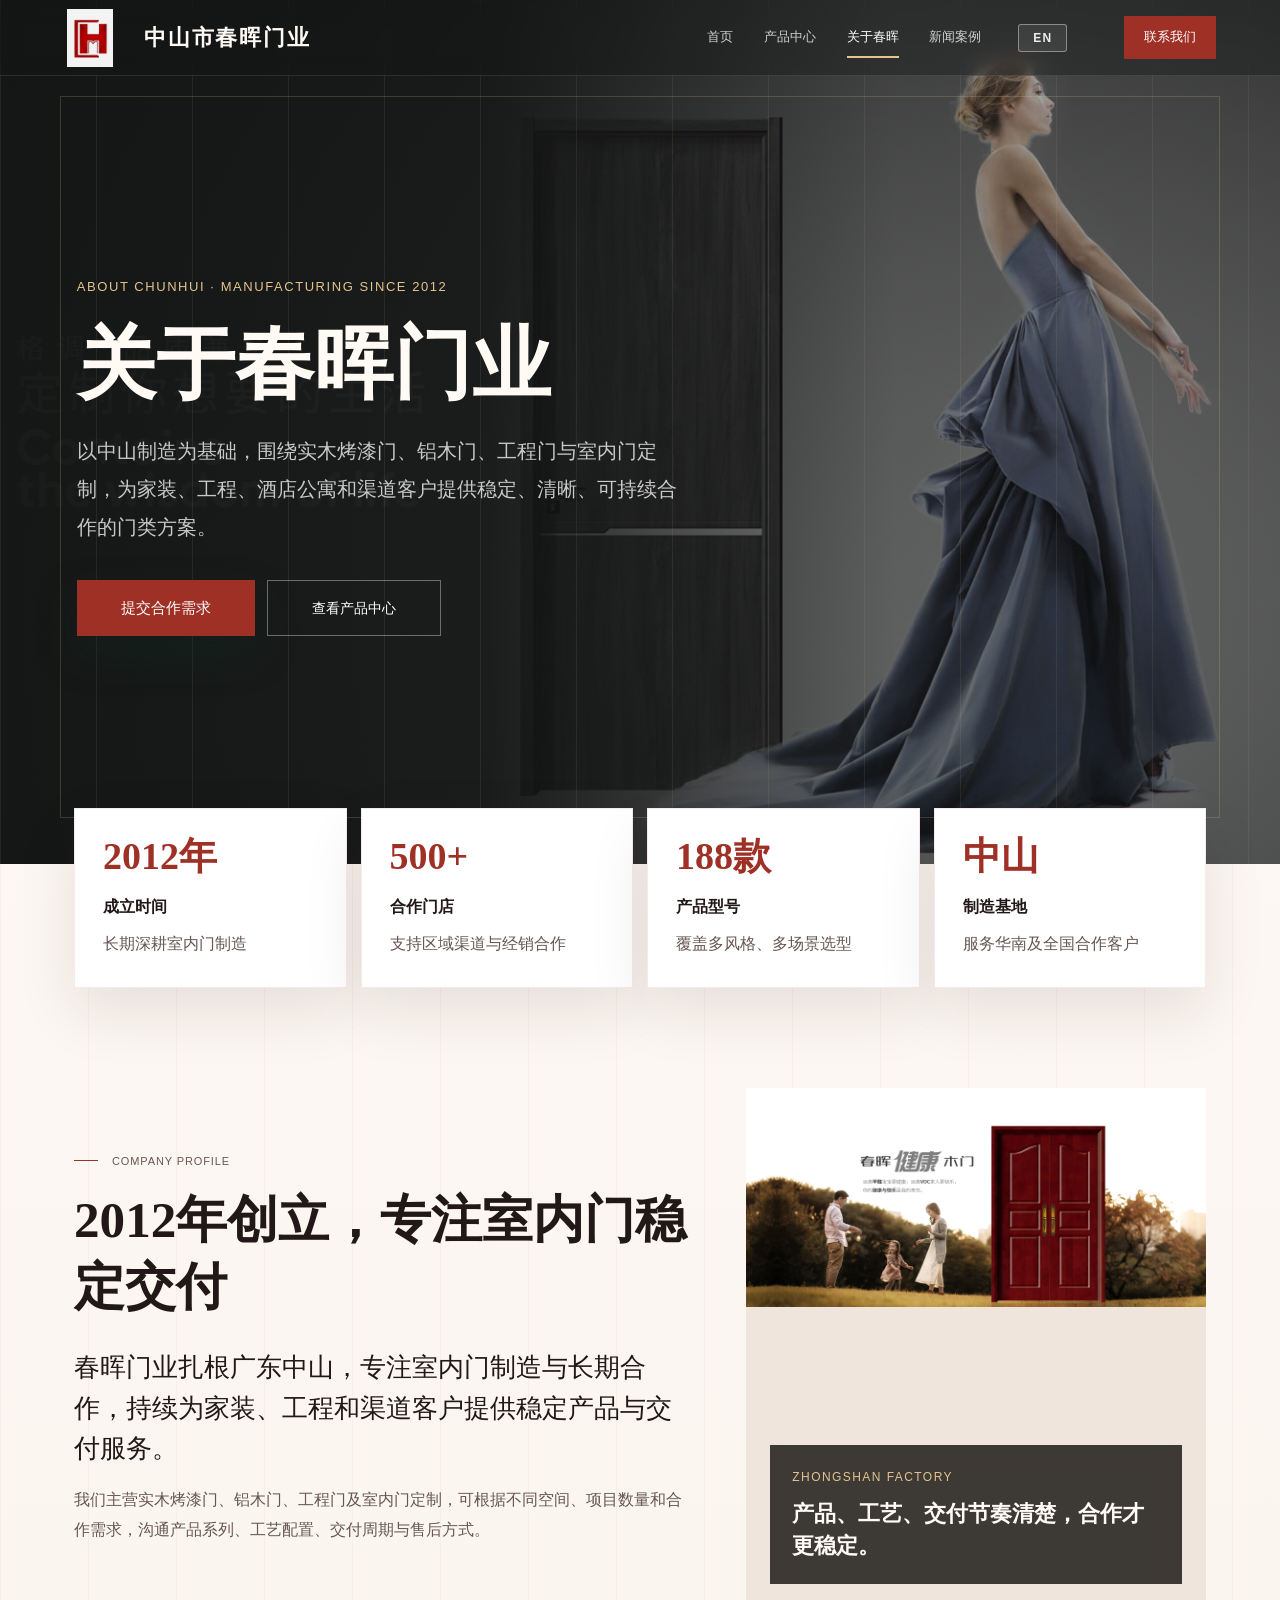
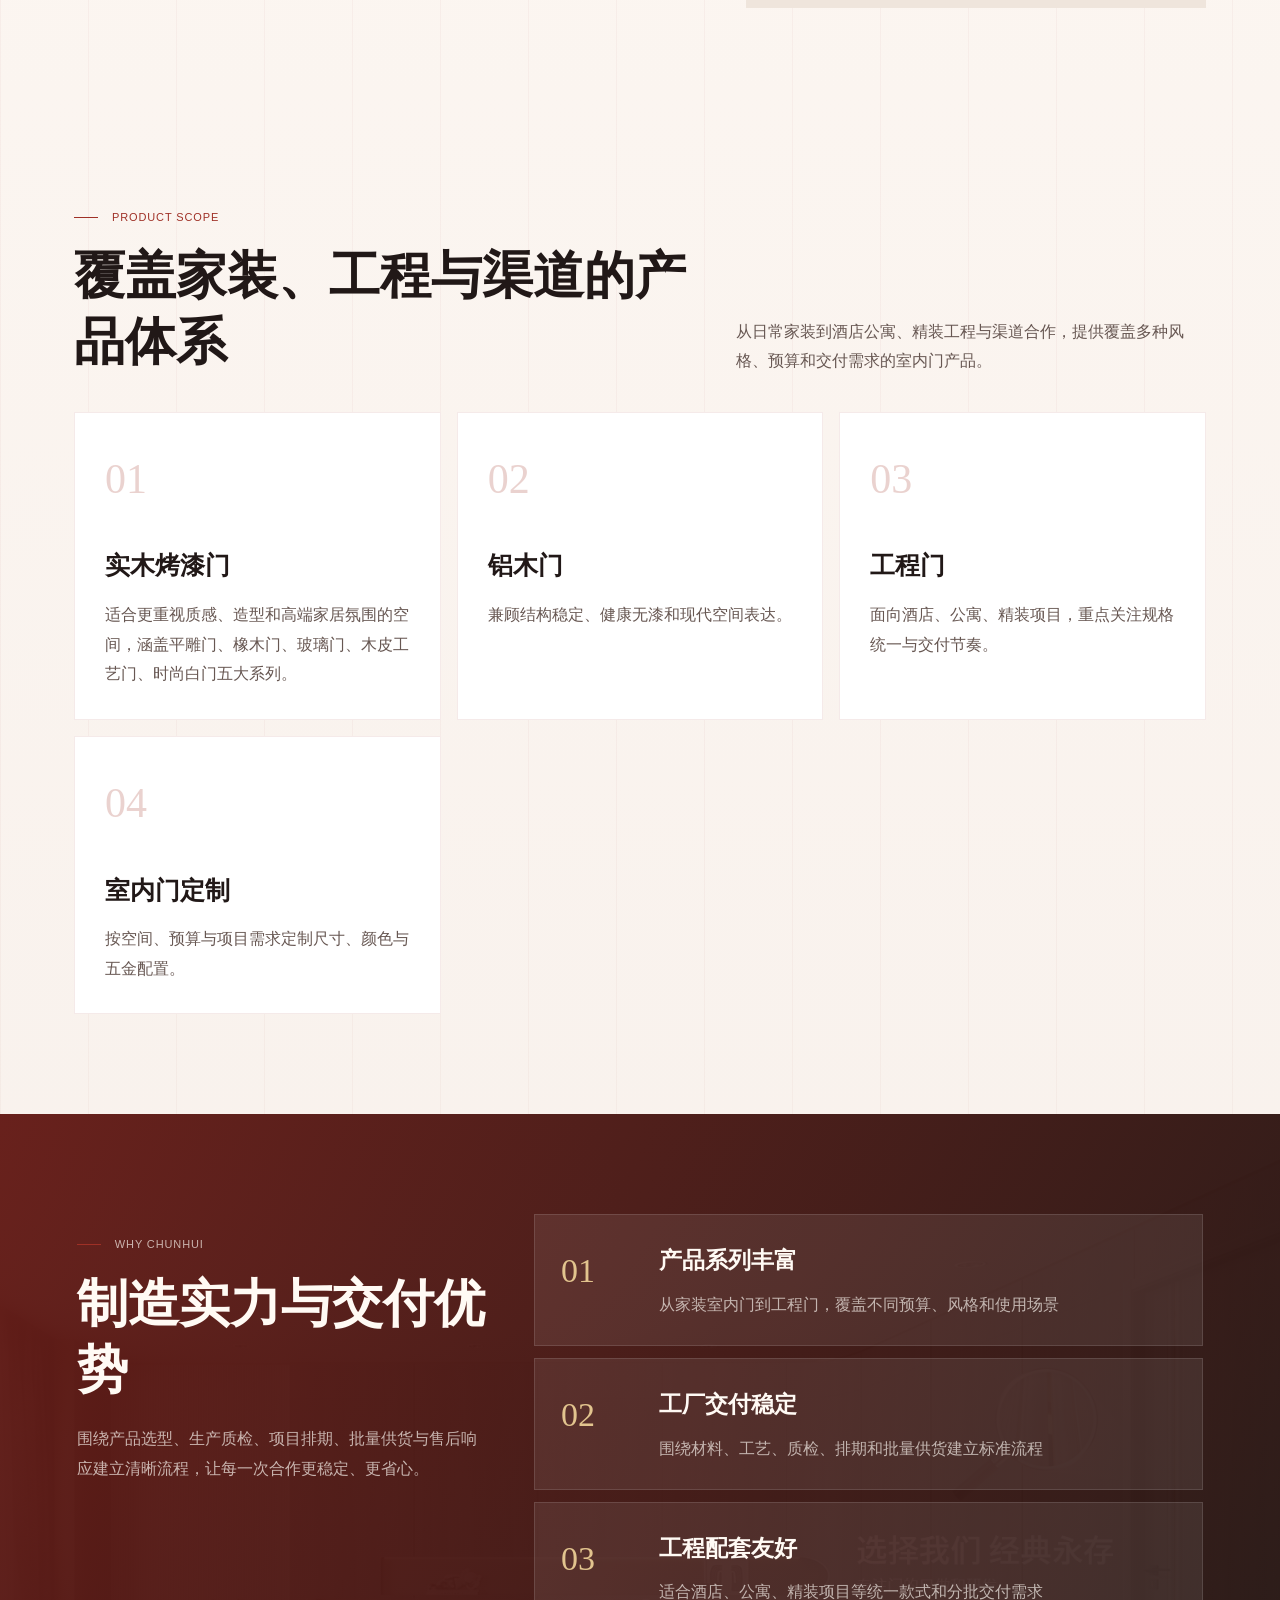
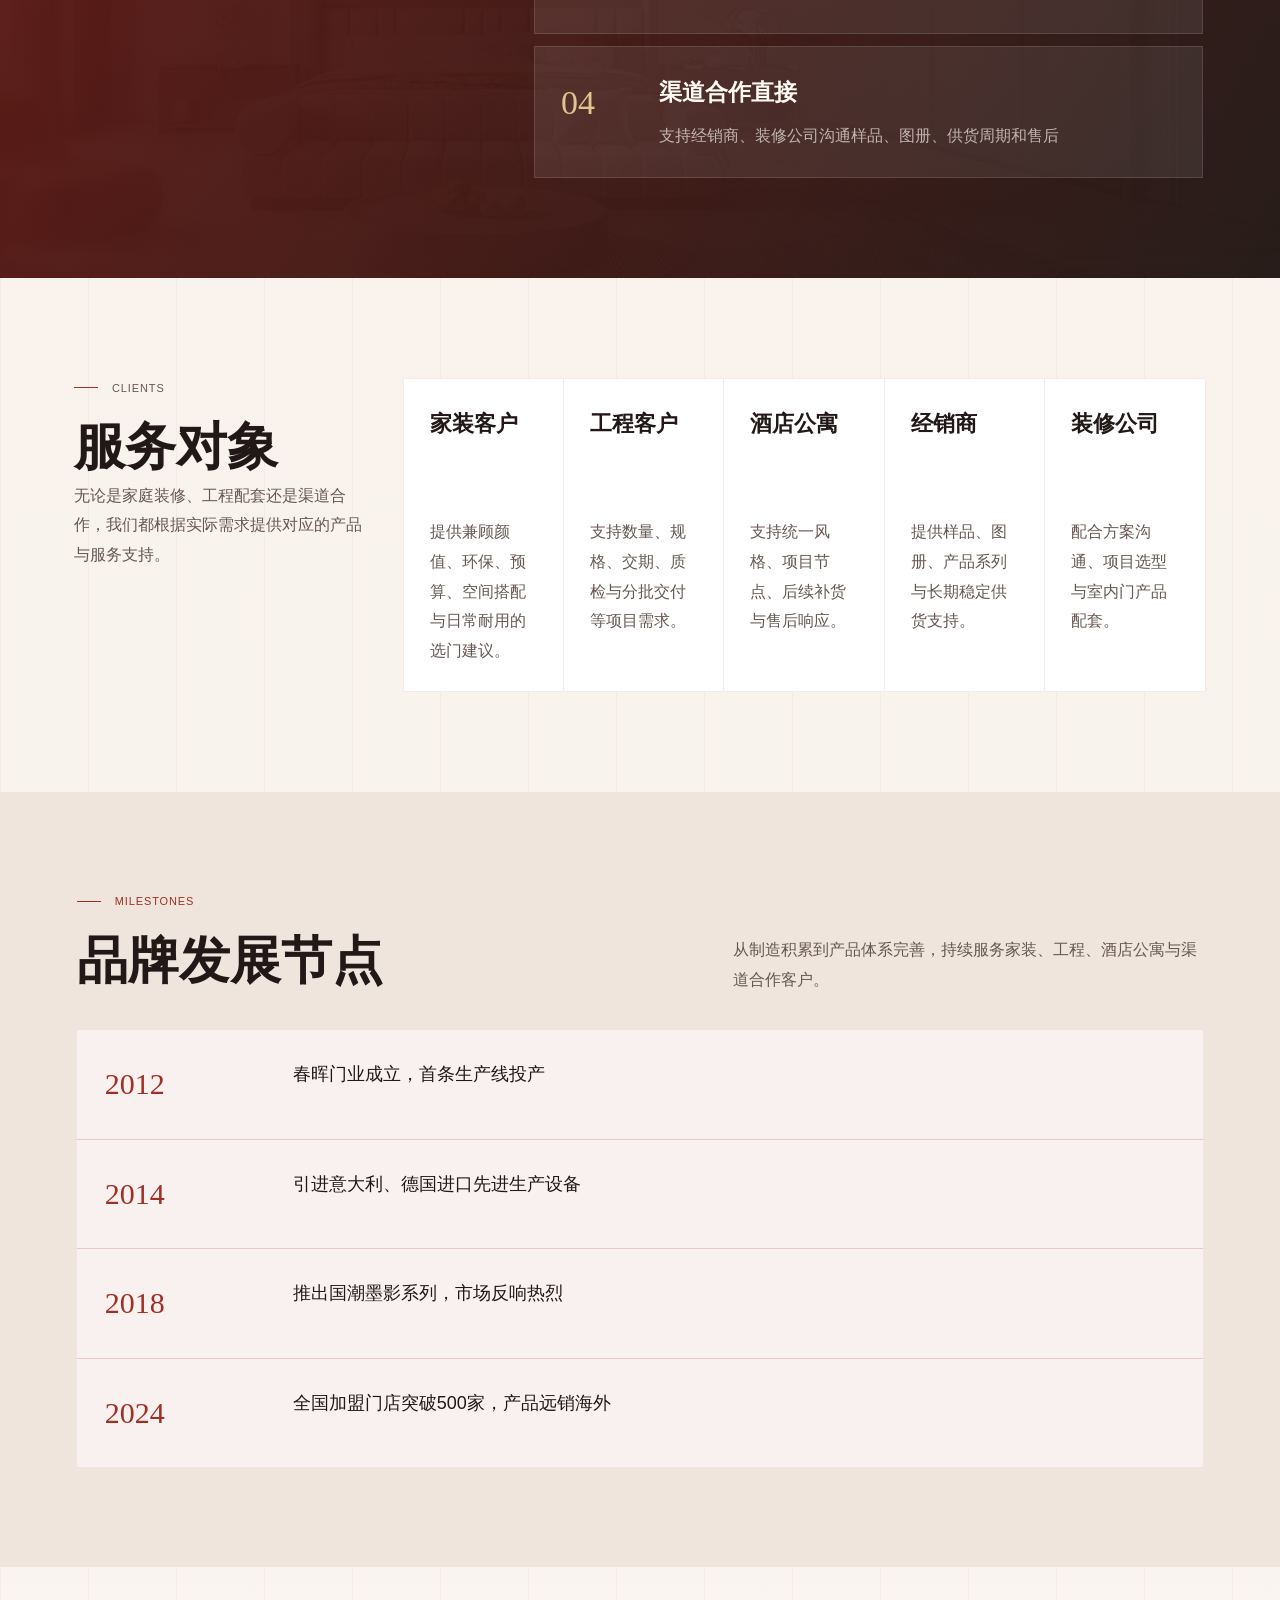
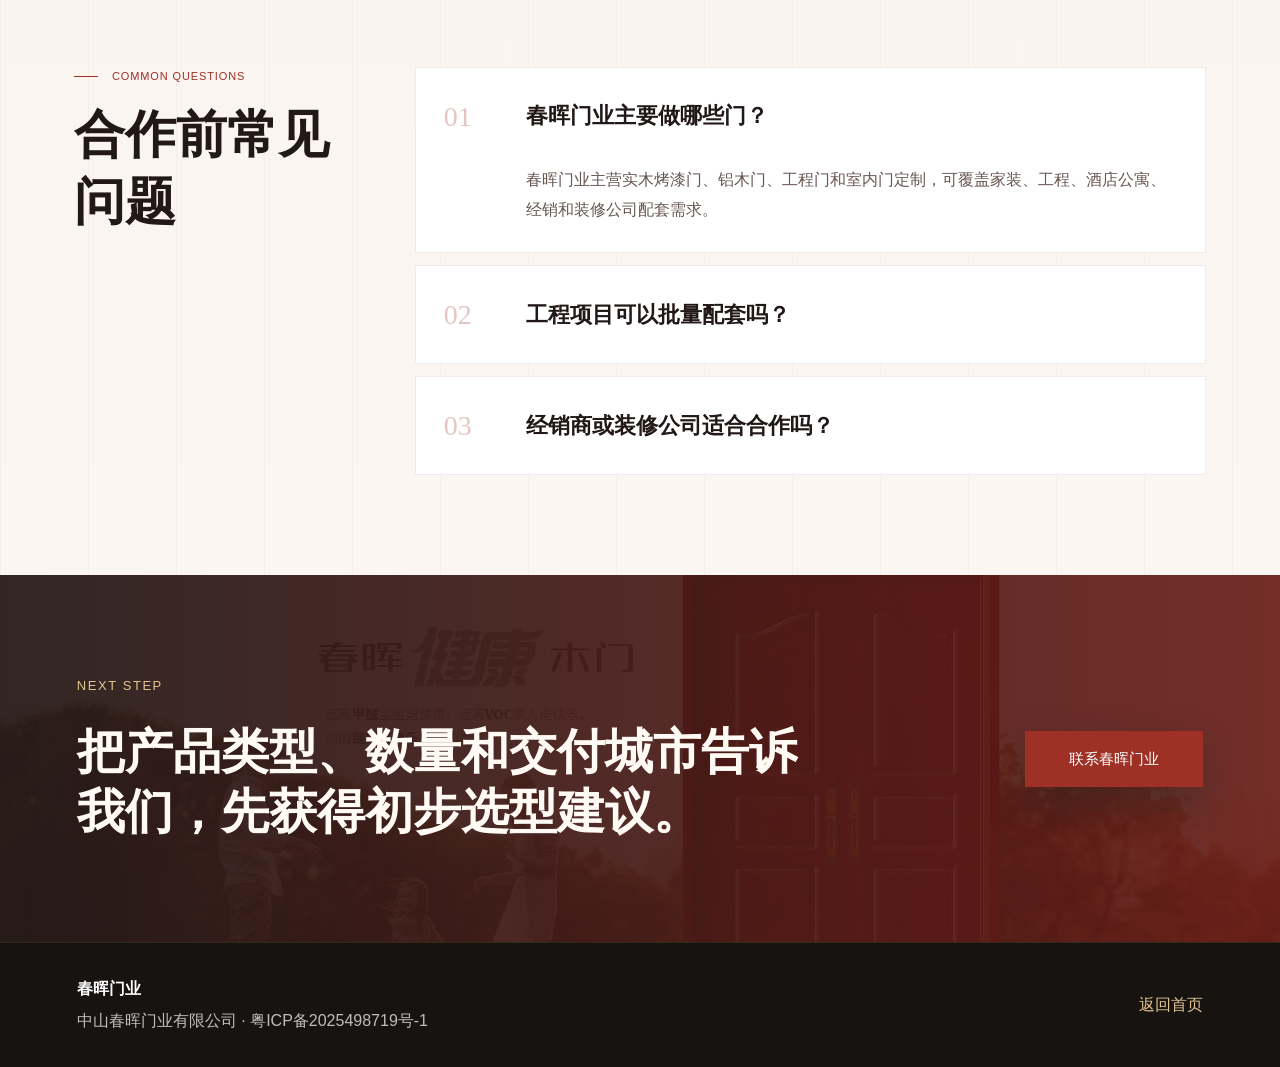
==== commit 8dc58407: "Fix Dify chatbot loading on GitHub Pages" ====
--- a/guanyuwomen/index.html
+++ b/guanyuwomen/index.html
@@ -6,7 +6,7 @@
   <meta name="description" content="了解中山春晖门业有限公司。春晖门业成立于2012年，专注实木烤漆门、铝木门、工程门与室内门定制，服务家装客户、工程客户、酒店公寓、经销商和装修公司。">
   <meta name="keywords" content="关于春晖门业,中山春晖门业有限公司,春晖门业工厂,实木烤漆门厂家,铝木门厂家,工程门制造商,室内门定制厂家">
   <title>关于我们 — 中山春晖门业有限公司</title>
-  <meta http-equiv="Content-Security-Policy" content="script-src 'self' https://udify.app; object-src 'none';">
+  <meta http-equiv="Content-Security-Policy" content="script-src 'self' 'unsafe-inline' https://udify.app; style-src 'self' 'unsafe-inline' https://udify.app; img-src 'self' data: https:; connect-src 'self' https://udify.app wss://udify.app; frame-src https://udify.app; object-src 'none';">
   <link rel="preconnect" href="https://udify.app">
   <link rel="icon" type="image/png" href="../ziyuan/icons/favicon.png">
   <link rel="stylesheet" href="../ziyuan/style.css">
@@ -172,6 +172,6 @@
 <script src="../data-en.js"></script>
 <script src="../ziyuan/about-page.js"></script>
 <script src="../ziyuan/i18n.js"></script>
-<script src="../ziyuan/dify-chatbot.js"></script>
+<script src="../ziyuan/dify-chatbot.js?v=20260614"></script>
 </body>
 </html>
